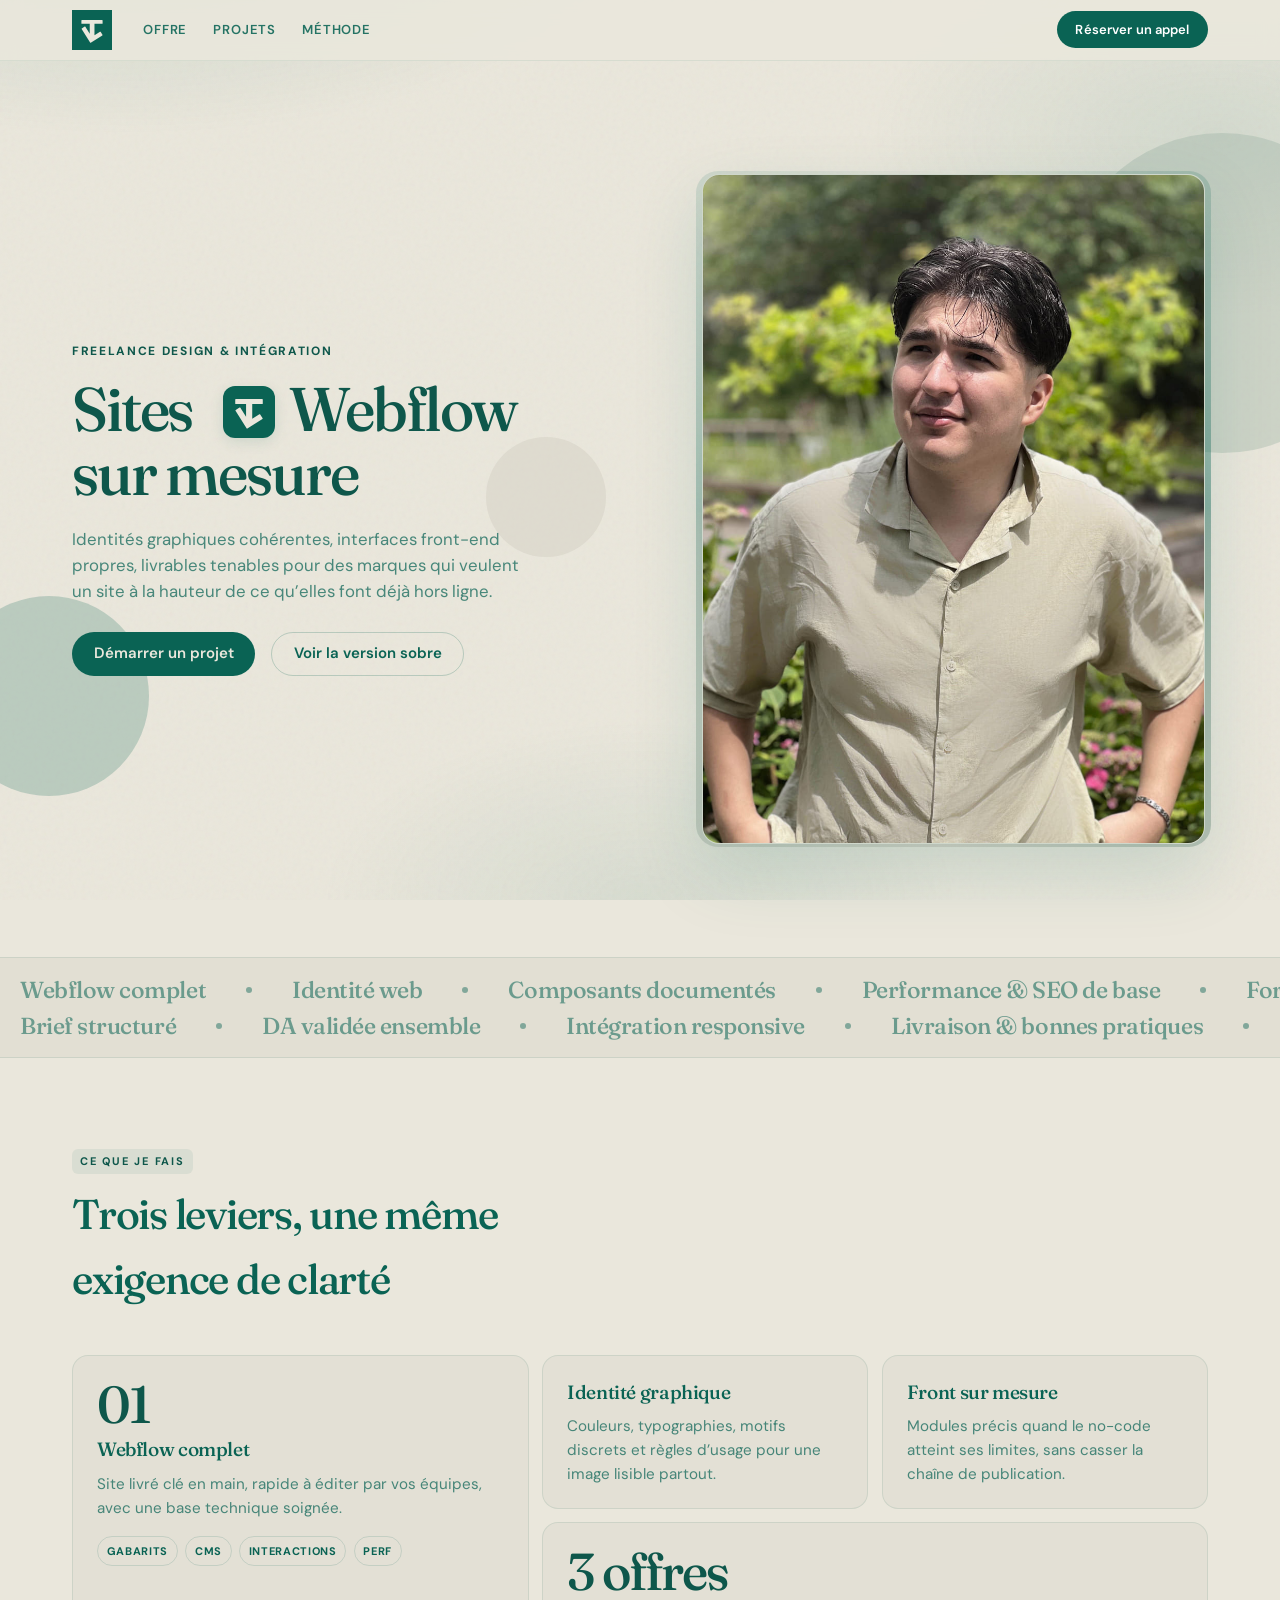
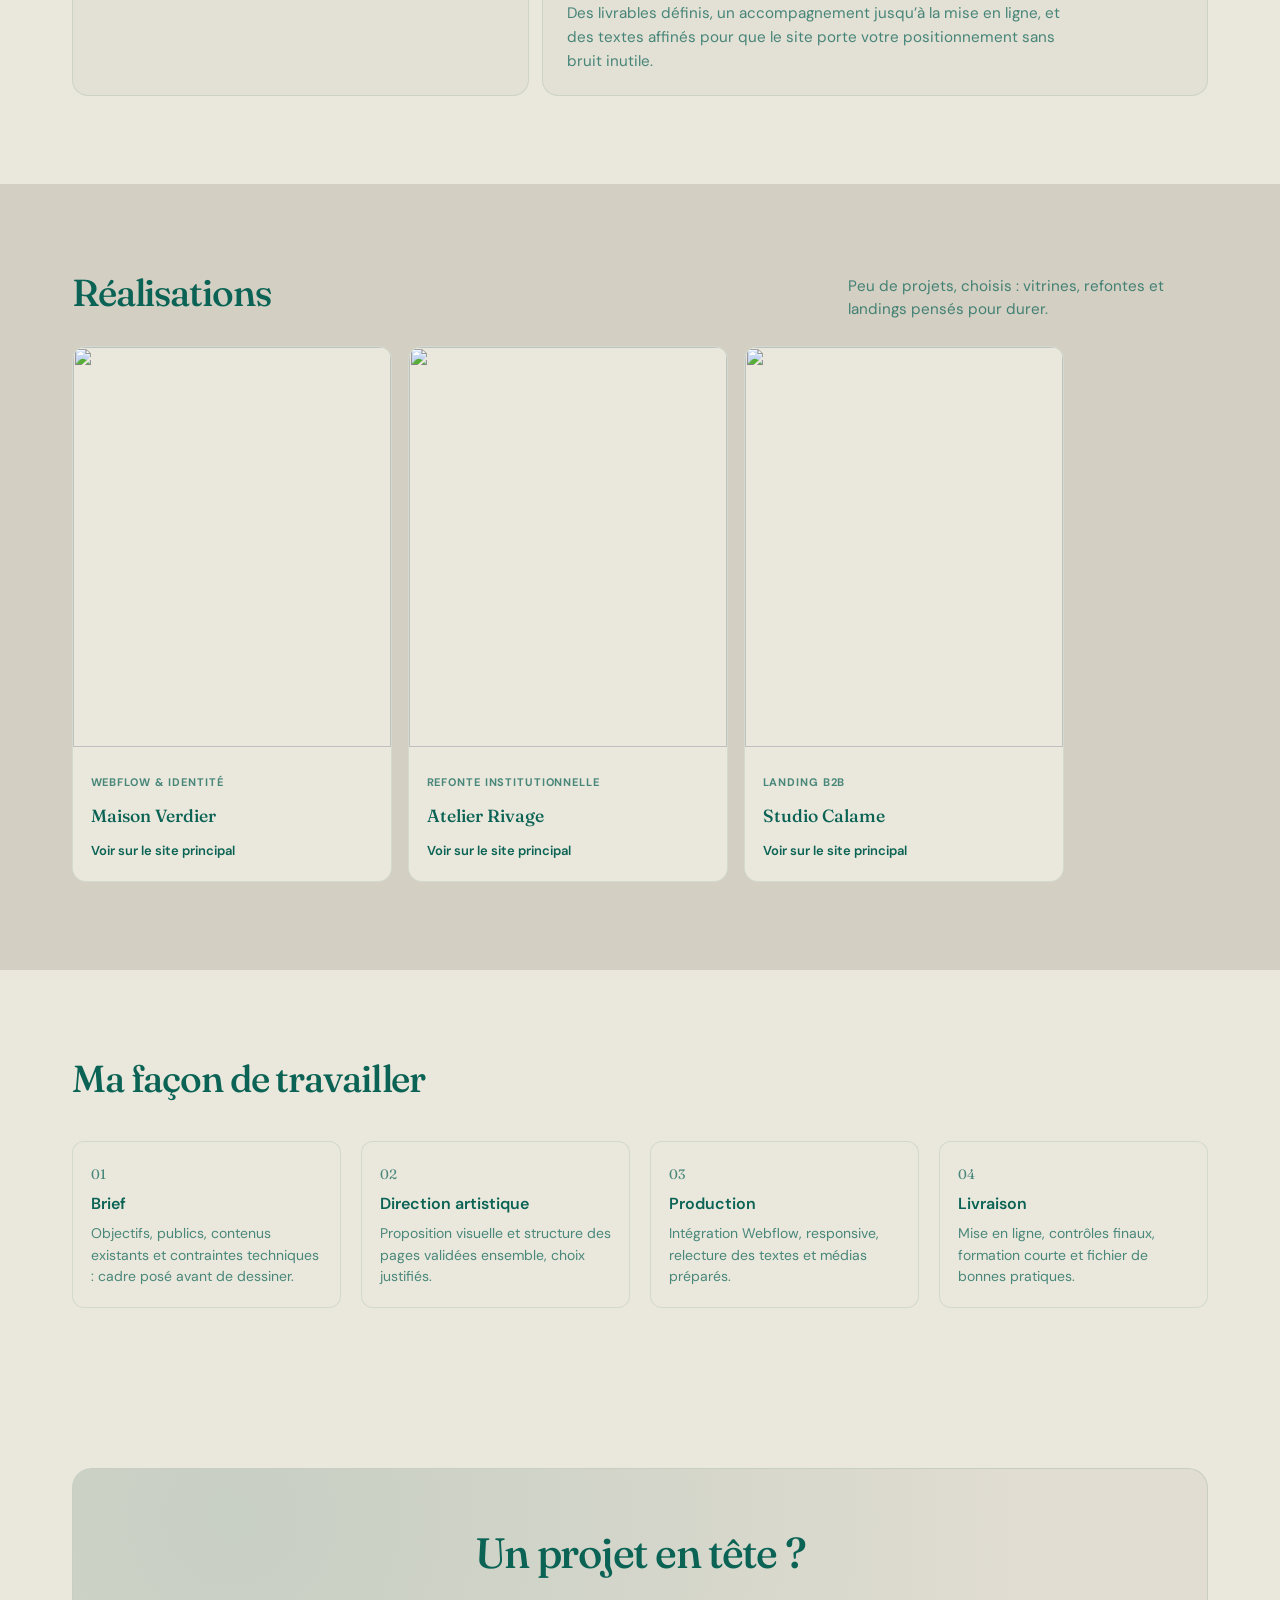
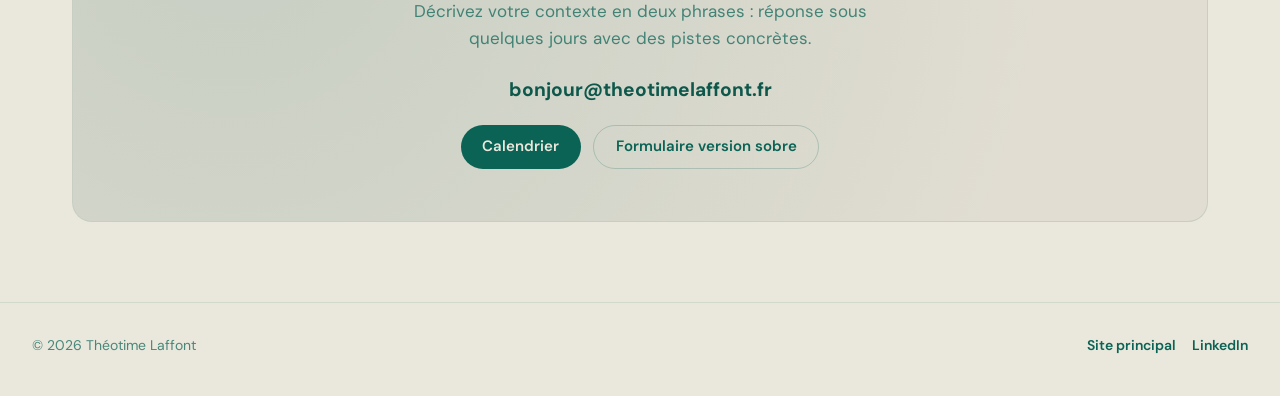
==== index2.html @ d103c746 "start site web" ====
<!DOCTYPE html>
<html lang="fr">
<head>
  <meta charset="UTF-8">
  <meta name="viewport" content="width=device-width, initial-scale=1.0">
  <meta name="theme-color" content="#EAE7DC">
  <meta name="description" content="Théotime Laffont — variante expérimentale : design Webflow, identité et front-end.">
  <title>Théotime Laffont — Version spectacle</title>
  <link rel="preconnect" href="https://fonts.googleapis.com">
  <link rel="preconnect" href="https://fonts.gstatic.com" crossorigin>
  <link href="https://fonts.googleapis.com/css2?family=DM+Sans:ital,opsz,wght@0,9..40,400;0,9..40,500;0,9..40,600;1,9..40,400&family=Fraunces:ital,opsz,wght@0,9..144,400;0,9..144,500;0,9..144,600;1,9..144,400&display=swap" rel="stylesheet">
  <link rel="stylesheet" href="css/index2.css">
</head>
<body class="ii2">
  <div class="ii2-noise" aria-hidden="true"></div>
  <div class="ii2-aurora" aria-hidden="true"></div>

  <a class="ii2-skip" href="#ii2-main">Aller au contenu</a>

  <header class="ii2-head">
    <div class="ii2-wrap ii2-head__inner">
      <a class="ii2-head__brand" href="index2.html#ii2-main" aria-label="Théotime Laffont, accueil version spectacle">
        <img src="img/Logo-carre-vert.svg" alt="" width="40" height="40" decoding="async">
      </a>
      <nav class="ii2-head__nav" aria-label="Navigation sur cette page">
        <a href="#ii2-bento">Offre</a>
        <a href="#ii2-strip">Projets</a>
        <a href="#ii2-flow">Méthode</a>
      </nav>
      <a class="ii2-head__cta" href="#ii2-cta">Réserver un appel</a>
    </div>
  </header>

  <main id="ii2-main" class="ii2-main">
    <section class="ii2-hero" aria-labelledby="ii2-hero-title">
      <div class="ii2-hero__orbs" aria-hidden="true">
        <span class="ii2-hero__orb ii2-hero__orb--a"></span>
        <span class="ii2-hero__orb ii2-hero__orb--b"></span>
        <span class="ii2-hero__orb ii2-hero__orb--c"></span>
      </div>
      <div class="ii2-wrap ii2-hero__grid">
        <div>
          <p class="ii2-kicker">Freelance design &amp; intégration</p>
          <h1 class="ii2-hero__title" id="ii2-hero-title">
            <span class="ii2-word">Sites</span>
            <img class="ii2-inline-visual" src="img/Logo-carre-vert.svg" alt="" width="48" height="48" decoding="async">
            <span class="ii2-word">Webflow</span>
            <span class="ii2-word">sur mesure</span>
          </h1>
          <p class="ii2-hero__lead">
            Identités graphiques cohérentes, interfaces front-end propres, livrables tenables pour des marques qui veulent un site à la hauteur de ce qu’elles font déjà hors ligne.
          </p>
          <div class="ii2-hero__actions">
            <a class="ii2-btn ii2-btn--solid" href="#ii2-cta">Démarrer un projet</a>
            <a class="ii2-btn ii2-btn--ghost" href="index.html#realisations">Voir la version sobre</a>
          </div>
        </div>
        <div class="ii2-hero__stage">
          <div class="ii2-hero__viz">
            <div class="ii2-hero__aurora" aria-hidden="true"></div>
            <div class="ii2-hero__echo ii2-hero__echo--a" aria-hidden="true"></div>
            <div class="ii2-hero__echo ii2-hero__echo--b" aria-hidden="true"></div>
            <div class="ii2-hero__frame">
              <span class="ii2-hero__shine" aria-hidden="true"></span>
              <img src="img/img-hero.png" alt="" width="960" height="1200" decoding="async" fetchpriority="high">
            </div>
          </div>
        </div>
      </div>
    </section>

    <div class="ii2-marquee" aria-hidden="true">
      <div class="ii2-marquee__track">
        <div class="ii2-marquee__group">
          <span class="ii2-marquee__item">Webflow complet</span><span class="ii2-marquee__dot" aria-hidden="true"></span>
          <span class="ii2-marquee__item">Identité web</span><span class="ii2-marquee__dot" aria-hidden="true"></span>
          <span class="ii2-marquee__item">Composants documentés</span><span class="ii2-marquee__dot" aria-hidden="true"></span>
          <span class="ii2-marquee__item">Performance &amp; SEO de base</span><span class="ii2-marquee__dot" aria-hidden="true"></span>
          <span class="ii2-marquee__item">Formation équipe</span><span class="ii2-marquee__dot" aria-hidden="true"></span>
        </div>
        <div class="ii2-marquee__group" aria-hidden="true">
          <span class="ii2-marquee__item">Webflow complet</span><span class="ii2-marquee__dot" aria-hidden="true"></span>
          <span class="ii2-marquee__item">Identité web</span><span class="ii2-marquee__dot" aria-hidden="true"></span>
          <span class="ii2-marquee__item">Composants documentés</span><span class="ii2-marquee__dot" aria-hidden="true"></span>
          <span class="ii2-marquee__item">Performance &amp; SEO de base</span><span class="ii2-marquee__dot" aria-hidden="true"></span>
          <span class="ii2-marquee__item">Formation équipe</span><span class="ii2-marquee__dot" aria-hidden="true"></span>
        </div>
      </div>
      <div class="ii2-marquee__track ii2-marquee__track--rev">
        <div class="ii2-marquee__group">
          <span class="ii2-marquee__item">Brief structuré</span><span class="ii2-marquee__dot" aria-hidden="true"></span>
          <span class="ii2-marquee__item">DA validée ensemble</span><span class="ii2-marquee__dot" aria-hidden="true"></span>
          <span class="ii2-marquee__item">Intégration responsive</span><span class="ii2-marquee__dot" aria-hidden="true"></span>
          <span class="ii2-marquee__item">Livraison &amp; bonnes pratiques</span><span class="ii2-marquee__dot" aria-hidden="true"></span>
        </div>
        <div class="ii2-marquee__group" aria-hidden="true">
          <span class="ii2-marquee__item">Brief structuré</span><span class="ii2-marquee__dot" aria-hidden="true"></span>
          <span class="ii2-marquee__item">DA validée ensemble</span><span class="ii2-marquee__dot" aria-hidden="true"></span>
          <span class="ii2-marquee__item">Intégration responsive</span><span class="ii2-marquee__dot" aria-hidden="true"></span>
          <span class="ii2-marquee__item">Livraison &amp; bonnes pratiques</span><span class="ii2-marquee__dot" aria-hidden="true"></span>
        </div>
      </div>
    </div>

    <section class="ii2-bento" id="ii2-bento" aria-labelledby="ii2-bento-title">
      <div class="ii2-wrap">
        <header class="ii2-bento__head">
          <span class="ii2-bento__label">Ce que je fais</span>
          <h2 class="ii2-bento__title" id="ii2-bento-title">Trois leviers, une même exigence de clarté</h2>
        </header>
        <div class="ii2-bento__grid">
          <article class="ii2-bento__cell ii2-bento__cell--hero" data-ii2-reveal data-ii2-delay="0">
            <div class="ii2-bento__stat"><span>01</span></div>
            <h3>Webflow complet</h3>
            <p>Site livré clé en main, rapide à éditer par vos équipes, avec une base technique soignée.</p>
            <div class="ii2-bento__tags">
              <span class="ii2-tag">Gabarits</span>
              <span class="ii2-tag">CMS</span>
              <span class="ii2-tag">Interactions</span>
              <span class="ii2-tag">Perf</span>
            </div>
          </article>
          <article class="ii2-bento__cell" data-ii2-reveal data-ii2-delay="80">
            <h3>Identité graphique</h3>
            <p>Couleurs, typographies, motifs discrets et règles d’usage pour une image lisible partout.</p>
          </article>
          <article class="ii2-bento__cell" data-ii2-reveal data-ii2-delay="140">
            <h3>Front sur mesure</h3>
            <p>Modules précis quand le no-code atteint ses limites, sans casser la chaîne de publication.</p>
          </article>
          <article class="ii2-bento__cell ii2-bento__cell--wide" data-ii2-reveal data-ii2-delay="200">
            <div class="ii2-bento__stat"><span>3</span> offres</div>
            <p>Des livrables définis, un accompagnement jusqu’à la mise en ligne, et des textes affinés pour que le site porte votre positionnement sans bruit inutile.</p>
          </article>
        </div>
      </div>
    </section>

    <section class="ii2-strip" id="ii2-strip" aria-labelledby="ii2-strip-title">
      <div class="ii2-wrap">
        <div class="ii2-strip__head">
          <h2 id="ii2-strip-title">Réalisations</h2>
          <p class="ii2-strip__intro">Peu de projets, choisis : vitrines, refontes et landings pensés pour durer.</p>
        </div>
        <div class="ii2-strip__rail" tabindex="0" role="region" aria-label="Aperçu des projets en défilement horizontal">
          <article class="ii2-card" data-ii2-reveal data-ii2-delay="0">
            <img src="https://picsum.photos/seed/verdier2/640/400" alt="" width="640" height="400" loading="lazy" decoding="async">
            <div class="ii2-card__body">
              <p class="ii2-card__meta">Webflow &amp; identité</p>
              <h3 class="ii2-card__name">Maison Verdier</h3>
              <a class="ii2-card__link" href="index.html#realisations">Voir sur le site principal</a>
            </div>
          </article>
          <article class="ii2-card" data-ii2-reveal data-ii2-delay="70">
            <img src="https://picsum.photos/seed/rivage2/640/400" alt="" width="640" height="400" loading="lazy" decoding="async">
            <div class="ii2-card__body">
              <p class="ii2-card__meta">Refonte institutionnelle</p>
              <h3 class="ii2-card__name">Atelier Rivage</h3>
              <a class="ii2-card__link" href="index.html#realisations">Voir sur le site principal</a>
            </div>
          </article>
          <article class="ii2-card" data-ii2-reveal data-ii2-delay="140">
            <img src="https://picsum.photos/seed/calame2/640/400" alt="" width="640" height="400" loading="lazy" decoding="async">
            <div class="ii2-card__body">
              <p class="ii2-card__meta">Landing B2B</p>
              <h3 class="ii2-card__name">Studio Calame</h3>
              <a class="ii2-card__link" href="index.html#realisations">Voir sur le site principal</a>
            </div>
          </article>
        </div>
      </div>
    </section>

    <section class="ii2-flow" id="ii2-flow" aria-labelledby="ii2-flow-title">
      <div class="ii2-wrap">
        <h2 class="ii2-flow__title" id="ii2-flow-title">Ma façon de travailler</h2>
        <ol class="ii2-flow__list">
          <li class="ii2-step" data-ii2-reveal data-ii2-delay="0">
            <span class="ii2-step__pulse" aria-hidden="true"></span>
            <span class="ii2-step__n">01</span>
            <h3>Brief</h3>
            <p>Objectifs, publics, contenus existants et contraintes techniques : cadre posé avant de dessiner.</p>
          </li>
          <li class="ii2-step" data-ii2-reveal data-ii2-delay="90">
            <span class="ii2-step__pulse" aria-hidden="true"></span>
            <span class="ii2-step__n">02</span>
            <h3>Direction artistique</h3>
            <p>Proposition visuelle et structure des pages validées ensemble, choix justifiés.</p>
          </li>
          <li class="ii2-step" data-ii2-reveal data-ii2-delay="180">
            <span class="ii2-step__pulse" aria-hidden="true"></span>
            <span class="ii2-step__n">03</span>
            <h3>Production</h3>
            <p>Intégration Webflow, responsive, relecture des textes et médias préparés.</p>
          </li>
          <li class="ii2-step" data-ii2-reveal data-ii2-delay="260">
            <span class="ii2-step__pulse" aria-hidden="true"></span>
            <span class="ii2-step__n">04</span>
            <h3>Livraison</h3>
            <p>Mise en ligne, contrôles finaux, formation courte et fichier de bonnes pratiques.</p>
          </li>
        </ol>
      </div>
    </section>

    <section class="ii2-cta" id="ii2-cta" aria-labelledby="ii2-cta-title">
      <div class="ii2-wrap">
        <div class="ii2-cta__panel">
          <h2 id="ii2-cta-title">Un projet en tête&nbsp;?</h2>
          <p>Décrivez votre contexte en deux phrases : réponse sous quelques jours avec des pistes concrètes.</p>
          <a class="ii2-cta__mail" href="mailto:bonjour@theotimelaffont.fr">bonjour@theotimelaffont.fr</a>
          <div class="ii2-cta__actions">
            <a class="ii2-btn ii2-btn--solid" href="https://cal.com" target="_blank" rel="noopener noreferrer" aria-label="Ouvrir le calendrier dans un nouvel onglet">Calendrier</a>
            <a class="ii2-btn ii2-btn--ghost" href="index.html#contact">Formulaire version sobre</a>
          </div>
        </div>
      </div>
    </section>
  </main>

  <footer class="ii2-foot">
    <span>&copy; <span id="ii2-year"></span> Théotime Laffont</span>
    <span class="ii2-foot__links">
      <a href="index.html">Site principal</a>
      <a href="https://www.linkedin.com" target="_blank" rel="noopener noreferrer" aria-label="LinkedIn (nouvel onglet)">LinkedIn</a>
    </span>
  </footer>

  <script src="js/index2.js"></script>
</body>
</html>
---- css/index2.css ----
/* index2 — variante « spectacle » (Théotime Laffont) */
/* Animations : transform + opacity uniquement. Grain fixe, pas de néon. */

.ii2 {
  --ii2-bg: #EAE7DC;
  --ii2-surface: #D3CFC3;
  --ii2-ink: #0A6354;
  --ii2-ink-strong: #0E574B;
  --ii2-muted: rgba(10, 99, 84, 0.72);
  --ii2-ease: cubic-bezier(0.23, 1, 0.32, 1);
  --ii2-ease-out: cubic-bezier(0.16, 1, 0.3, 1);
  --ii2-font-sans: "DM Sans", system-ui, sans-serif;
  --ii2-font-display: "Fraunces", Georgia, serif;
  --ii2-max: 1200px;
  --ii2-head-h: calc(3.75rem + env(safe-area-inset-top, 0px));

  margin: 0;
  font-family: var(--ii2-font-sans);
  font-size: 1.0625rem;
  line-height: 1.55;
  color: var(--ii2-ink);
  background: var(--ii2-bg);
  overflow-x: hidden;
  -webkit-font-smoothing: antialiased;
}

.ii2 *,
.ii2 *::before,
.ii2 *::after {
  box-sizing: border-box;
}

.ii2-skip {
  position: absolute;
  left: -9999px;
  top: 0.5rem;
  padding: 0.5rem 1rem;
  background: var(--ii2-ink);
  color: var(--ii2-bg);
  z-index: 9999;
  text-decoration: none;
  font-weight: 600;
}

.ii2-skip:focus-visible {
  left: 0.5rem;
  outline: 2px solid var(--ii2-bg);
  outline-offset: 2px;
}

.ii2-noise {
  position: fixed;
  inset: 0;
  z-index: 0;
  pointer-events: none;
  opacity: 0.045;
  background-image: url("data:image/svg+xml,%3Csvg viewBox='0 0 256 256' xmlns='http://www.w3.org/2000/svg'%3E%3Cfilter id='n'%3E%3CfeTurbulence type='fractalNoise' baseFrequency='0.8' numOctaves='4' stitchTiles='stitch'/%3E%3C/filter%3E%3Crect width='100%25' height='100%25' filter='url(%23n)'/%3E%3C/svg%3E");
  mix-blend-mode: multiply;
}

.ii2-aurora {
  position: fixed;
  inset: 0;
  z-index: 0;
  pointer-events: none;
  background:
    radial-gradient(ellipse 80% 50% at 10% -10%, color-mix(in srgb, var(--ii2-ink) 14%, transparent), transparent 50%),
    radial-gradient(ellipse 60% 45% at 95% 15%, color-mix(in srgb, var(--ii2-ink) 10%, transparent), transparent 45%),
    radial-gradient(ellipse 50% 40% at 50% 100%, color-mix(in srgb, var(--ii2-ink) 8%, transparent), transparent 50%);
  animation: ii2-aurora-drift 28s var(--ii2-ease-out) infinite alternate;
}

@keyframes ii2-aurora-drift {
  0% {
    transform: translate3d(0, 0, 0) scale(1);
    opacity: 1;
  }
  100% {
    transform: translate3d(-2%, 1.5%, 0) scale(1.04);
    opacity: 0.92;
  }
}

.ii2-head {
  position: sticky;
  top: 0;
  z-index: 50;
  background: color-mix(in srgb, var(--ii2-bg) 88%, transparent);
  backdrop-filter: blur(10px);
  -webkit-backdrop-filter: blur(10px);
  border-bottom: 1px solid color-mix(in srgb, var(--ii2-ink) 8%, transparent);
}

.ii2-head__inner {
  display: flex;
  flex-wrap: wrap;
  align-items: center;
  justify-content: flex-start;
  gap: clamp(0.75rem, 2.5vw, 1.75rem);
  min-height: var(--ii2-head-h);
  padding-block: calc(0.45rem + env(safe-area-inset-top, 0px)) 0.5rem;
}

.ii2-head__brand {
  display: flex;
  align-items: center;
  flex-shrink: 0;
  text-decoration: none;
  color: inherit;
  line-height: 0;
}

.ii2-head__brand img {
  width: 2.5rem;
  height: 2.5rem;
  display: block;
  animation: ii2-logo-breathe 4.5s var(--ii2-ease) infinite;
}

@keyframes ii2-logo-breathe {
  0%,
  100% {
    transform: scale(1);
    opacity: 1;
  }
  50% {
    transform: scale(1.04);
    opacity: 0.92;
  }
}

.ii2-head__nav {
  flex: 1 1 auto;
  display: flex;
  flex-wrap: wrap;
  align-items: center;
  justify-content: flex-start;
  gap: 0.35rem clamp(0.75rem, 2vw, 1.25rem);
  min-width: 0;
}

.ii2-head__nav a {
  font-size: 0.8125rem;
  font-weight: 600;
  text-transform: uppercase;
  letter-spacing: 0.06em;
  text-decoration: none;
  color: var(--ii2-ink);
  padding: 0.35rem 0.2rem;
  position: relative;
  opacity: 0.88;
  transition: opacity 200ms var(--ii2-ease), transform 200ms var(--ii2-ease);
}

.ii2-head__nav a:hover {
  opacity: 1;
  transform: translateY(-1px);
}

.ii2-head__nav a::after {
  content: "";
  position: absolute;
  left: 0;
  bottom: 0;
  width: 100%;
  height: 2px;
  background: var(--ii2-ink-strong);
  transform: scaleX(0);
  transform-origin: right center;
  transition: transform 320ms var(--ii2-ease);
}

.ii2-head__nav a:hover::after {
  transform: scaleX(1);
  transform-origin: left center;
}

.ii2-head__cta {
  flex-shrink: 0;
  margin-left: auto;
  display: inline-flex;
  align-items: center;
  justify-content: center;
  text-transform: none;
  letter-spacing: 0.01em;
  font-size: 0.8125rem;
  font-weight: 600;
  padding: 0.55rem 1.15rem;
  border-radius: 999px;
  text-decoration: none;
  color: #fff;
  background: var(--ii2-ink);
  transition: transform 200ms var(--ii2-ease), opacity 200ms var(--ii2-ease), background-color 200ms var(--ii2-ease);
}

.ii2-head__cta:hover {
  transform: scale(1.03);
  opacity: 0.96;
  background: var(--ii2-ink-strong);
}

.ii2-head__cta:active {
  transform: scale(0.98);
}

.ii2-head__cta:focus-visible,
.ii2-head__nav a:focus-visible,
.ii2-skip:focus-visible {
  outline: 2px solid var(--ii2-ink-strong);
  outline-offset: 3px;
}

.ii2-main {
  position: relative;
  z-index: 1;
}

.ii2-wrap {
  width: min(var(--ii2-max), 100%);
  margin-inline: auto;
  padding-inline: clamp(1rem, 4vw, 2rem);
}

/* Hero */
.ii2-hero {
  position: relative;
  min-height: min(100dvh, 56rem);
  padding-block: clamp(2rem, 6vw, 4rem);
  display: grid;
  align-items: center;
}

.ii2-hero__orbs {
  position: absolute;
  inset: 0;
  overflow: hidden;
  pointer-events: none;
}

.ii2-hero__orb {
  position: absolute;
  border-radius: 50%;
  filter: blur(0);
  opacity: 0.35;
  animation: ii2-orb-float 14s var(--ii2-ease) infinite;
}

.ii2-hero__orb--a {
  width: min(42vw, 320px);
  height: min(42vw, 320px);
  background: color-mix(in srgb, var(--ii2-surface) 70%, var(--ii2-ink));
  top: 8%;
  right: -8%;
  animation-delay: 0s;
}

.ii2-hero__orb--b {
  width: min(28vw, 200px);
  height: min(28vw, 200px);
  background: color-mix(in srgb, var(--ii2-bg) 40%, var(--ii2-ink));
  bottom: 18%;
  left: -4%;
  animation-delay: -4s;
  animation-duration: 18s;
}

.ii2-hero__orb--c {
  width: 120px;
  height: 120px;
  background: var(--ii2-surface);
  top: 42%;
  left: 38%;
  opacity: 0.5;
  animation-delay: -2s;
  animation-duration: 11s;
}

@keyframes ii2-orb-float {
  0%,
  100% {
    transform: translate3d(0, 0, 0) scale(1);
  }
  33% {
    transform: translate3d(2%, -3%, 0) scale(1.06);
  }
  66% {
    transform: translate3d(-2%, 2%, 0) scale(0.96);
  }
}

.ii2-hero__grid {
  position: relative;
  display: grid;
  gap: clamp(2rem, 5vw, 4rem);
  align-items: center;
}

@media (min-width: 900px) {
  .ii2-hero__grid {
    grid-template-columns: 1.05fr 0.95fr;
  }
}

.ii2-kicker {
  font-size: 0.75rem;
  font-weight: 700;
  letter-spacing: 0.14em;
  text-transform: uppercase;
  color: var(--ii2-ink-strong);
  margin: 0 0 1rem;
  opacity: 0;
  transform: translateY(12px);
  animation: ii2-rise 0.9s var(--ii2-ease-out) 0.05s forwards;
}

.ii2-hero__title {
  font-family: var(--ii2-font-display);
  font-size: clamp(2.35rem, 6.5vw, 3.85rem);
  font-weight: 500;
  line-height: 1.05;
  letter-spacing: -0.035em;
  margin: 0 0 1.25rem;
  color: var(--ii2-ink-strong);
}

.ii2-hero__title .ii2-word {
  display: inline-block;
  margin-right: 0.28em;
  opacity: 0;
  transform: translateY(110%) rotate(-2deg);
  animation: ii2-word-in 0.85s var(--ii2-ease-out) forwards;
}

.ii2-hero__title .ii2-word:nth-child(1) {
  animation-delay: 0.12s;
}
.ii2-hero__title .ii2-word:nth-child(2) {
  animation-delay: 0.22s;
}
.ii2-hero__title .ii2-word:nth-child(3) {
  animation-delay: 0.32s;
}

.ii2-hero__title .ii2-inline-visual {
  display: inline-block;
  width: 0.85em;
  height: 0.85em;
  vertical-align: -0.12em;
  margin-inline: 0.06em;
  border-radius: 12px;
  object-fit: cover;
  box-shadow: 0 4px 14px color-mix(in srgb, var(--ii2-ink) 12%, transparent);
  opacity: 0;
  transform: scale(0.6) rotate(-8deg);
  animation: ii2-pop 0.7s var(--ii2-ease-out) 0.45s forwards;
}

@media (max-width: 520px) {
  .ii2-hero__title .ii2-inline-visual {
    width: 0.7em;
    height: 0.7em;
    vertical-align: -0.08em;
  }
}

@keyframes ii2-word-in {
  to {
    opacity: 1;
    transform: translateY(0) rotate(0deg);
  }
}

@keyframes ii2-rise {
  to {
    opacity: 1;
    transform: translateY(0);
  }
}

@keyframes ii2-pop {
  to {
    opacity: 1;
    transform: scale(1) rotate(0deg);
  }
}

.ii2-hero__lead {
  max-width: 38ch;
  margin: 0 0 1.75rem;
  color: var(--ii2-muted);
  font-size: 1.05rem;
  opacity: 0;
  transform: translateY(16px);
  animation: ii2-rise 0.95s var(--ii2-ease-out) 0.35s forwards;
}

.ii2-hero__actions {
  display: flex;
  flex-wrap: wrap;
  gap: 0.75rem 1rem;
  align-items: center;
  opacity: 0;
  transform: translateY(14px);
  animation: ii2-rise 0.95s var(--ii2-ease-out) 0.5s forwards;
}

.ii2-btn {
  display: inline-flex;
  align-items: center;
  justify-content: center;
  min-height: 2.75rem;
  padding: 0.55rem 1.35rem;
  font-family: inherit;
  font-size: 0.9375rem;
  font-weight: 600;
  text-decoration: none;
  border-radius: 999px;
  border: none;
  cursor: pointer;
  transition: transform 200ms var(--ii2-ease), opacity 200ms var(--ii2-ease);
}

.ii2-btn:focus-visible {
  outline: 2px solid var(--ii2-ink-strong);
  outline-offset: 3px;
}

.ii2-btn--solid {
  background: var(--ii2-ink);
  color: var(--ii2-bg);
}

.ii2-btn--ghost {
  background: transparent;
  color: var(--ii2-ink);
  border: 1px solid color-mix(in srgb, var(--ii2-ink) 22%, transparent);
}

.ii2-btn:hover {
  transform: translateY(-2px);
}

.ii2-btn:active {
  transform: translateY(0) scale(0.98);
}

.ii2-hero__stage {
  position: relative;
  perspective: 960px;
  isolation: isolate;
}

/* Bloc visuel : tout reste dans la colonne, rien ne chevauche le texte */
.ii2-hero__viz {
  position: relative;
  width: fit-content;
  max-width: 100%;
  margin-inline: auto;
  transform-style: preserve-3d;
}

@media (min-width: 900px) {
  .ii2-hero__viz {
    margin-inline: 0;
    margin-left: auto;
  }
}

/* Bordure vivante (conic) derrière le cadre */
.ii2-hero__aurora {
  position: absolute;
  inset: -3px;
  z-index: 0;
  border-radius: 22px;
  overflow: hidden;
  pointer-events: none;
}

.ii2-hero__aurora::before {
  content: "";
  position: absolute;
  left: 50%;
  top: 50%;
  width: 220%;
  height: 220%;
  transform: translate(-50%, -50%);
  background: conic-gradient(
    from 0deg,
    color-mix(in srgb, var(--ii2-ink) 0%, transparent),
    color-mix(in srgb, var(--ii2-ink) 42%, transparent),
    color-mix(in srgb, var(--ii2-surface) 95%, transparent),
    color-mix(in srgb, var(--ii2-ink) 28%, transparent),
    color-mix(in srgb, var(--ii2-ink) 0%, transparent)
  );
  animation: ii2-aurora-spin 6s linear infinite;
}

@keyframes ii2-aurora-spin {
  to {
    transform: translate(-50%, -50%) rotate(360deg);
  }
}

/* Ondes discrètes derrière le mockup */
.ii2-hero__echo {
  position: absolute;
  z-index: 0;
  inset: -6%;
  border-radius: 24px;
  border: 1px solid color-mix(in srgb, var(--ii2-ink) 18%, transparent);
  pointer-events: none;
  animation: ii2-echo-out 4.2s var(--ii2-ease-out) infinite;
  opacity: 0;
}

.ii2-hero__echo--b {
  animation-delay: -2.1s;
}

@keyframes ii2-echo-out {
  0% {
    transform: scale(0.94);
    opacity: 0.45;
  }
  70%,
  100% {
    transform: scale(1.12);
    opacity: 0;
  }
}

.ii2-hero__frame {
  position: relative;
  z-index: 1;
  margin: 3px;
  border-radius: 17px;
  overflow: hidden;
  background: var(--ii2-bg);
  border: 1px solid color-mix(in srgb, var(--ii2-ink) 12%, transparent);
  box-shadow:
    0 28px 70px color-mix(in srgb, var(--ii2-ink) 16%, transparent),
    inset 0 1px 0 color-mix(in srgb, #fff 38%, transparent);
  transform-style: preserve-3d;
}

.ii2-hero__shine {
  position: absolute;
  inset: -20% -40%;
  z-index: 2;
  pointer-events: none;
  background: linear-gradient(
    118deg,
    transparent 38%,
    color-mix(in srgb, #fff 70%, transparent) 49.5%,
    color-mix(in srgb, #fff 22%, transparent) 50.5%,
    transparent 62%
  );
  mix-blend-mode: soft-light;
  opacity: 0.65;
  transform: translate3d(-35%, 0, 0) rotate(-12deg);
  animation: ii2-shine-sweep 5.5s var(--ii2-ease-out) infinite;
}

@keyframes ii2-shine-sweep {
  0% {
    transform: translate3d(-45%, -8%, 0) rotate(-12deg);
  }
  100% {
    transform: translate3d(55%, 8%, 0) rotate(-12deg);
  }
}

.ii2-hero__frame img {
  position: relative;
  z-index: 1;
  width: 100%;
  height: auto;
  display: block;
  transform: scale(1.03);
  animation: ii2-img-drift 14s var(--ii2-ease) infinite alternate;
}

@keyframes ii2-img-drift {
  to {
    transform: scale(1.07) translateY(-1.25%);
  }
}

/* Marquee */
.ii2-marquee {
  padding-block: 0.85rem;
  border-block: 1px solid color-mix(in srgb, var(--ii2-ink) 10%, transparent);
  background: color-mix(in srgb, var(--ii2-surface) 35%, var(--ii2-bg));
  overflow: hidden;
}

.ii2-marquee__track {
  display: flex;
  width: max-content;
  animation: ii2-marquee 32s linear infinite;
}

.ii2-marquee__track--rev {
  animation-direction: reverse;
  animation-duration: 38s;
}

@keyframes ii2-marquee {
  to {
    transform: translate3d(-50%, 0, 0);
  }
}

.ii2-marquee__group {
  display: flex;
  align-items: center;
  gap: 2.5rem;
  padding-inline: 1.25rem;
}

.ii2-marquee__item {
  font-family: var(--ii2-font-display);
  font-size: clamp(1.1rem, 2.5vw, 1.45rem);
  font-weight: 500;
  letter-spacing: -0.02em;
  color: color-mix(in srgb, var(--ii2-ink) 55%, transparent);
  white-space: nowrap;
}

.ii2-marquee__dot {
  width: 6px;
  height: 6px;
  border-radius: 50%;
  background: var(--ii2-ink);
  opacity: 0.45;
  animation: ii2-dot 2.4s var(--ii2-ease) infinite;
}

@keyframes ii2-dot {
  0%,
  100% {
    transform: scale(1);
    opacity: 0.45;
  }
  50% {
    transform: scale(1.35);
    opacity: 0.9;
  }
}

/* Bento */
.ii2-bento {
  padding-block: clamp(3rem, 8vw, 5.5rem);
}

.ii2-bento__head {
  margin-bottom: clamp(1.75rem, 4vw, 2.75rem);
}

.ii2-bento__label {
  display: inline-block;
  font-size: 0.6875rem;
  font-weight: 700;
  letter-spacing: 0.16em;
  text-transform: uppercase;
  color: var(--ii2-ink-strong);
  margin-bottom: 0.5rem;
  padding: 0.25rem 0.5rem;
  border-radius: 6px;
  background: color-mix(in srgb, var(--ii2-ink) 7%, transparent);
  animation: ii2-shimmer-bg 5s var(--ii2-ease) infinite;
}

@keyframes ii2-shimmer-bg {
  0%,
  100% {
    opacity: 1;
  }
  50% {
    opacity: 0.72;
  }
}

.ii2-bento__title {
  font-family: var(--ii2-font-display);
  font-size: clamp(1.85rem, 4vw, 2.6rem);
  font-weight: 500;
  letter-spacing: -0.03em;
  margin: 0;
  max-width: 20ch;
}

.ii2-bento__grid {
  display: grid;
  gap: 0.85rem;
  grid-template-columns: 1fr;
}

@media (min-width: 720px) {
  .ii2-bento__grid {
    grid-template-columns: 1.4fr 1fr 1fr;
    grid-template-rows: auto auto;
  }

  .ii2-bento__cell--hero {
    grid-row: span 2;
  }

  .ii2-bento__cell--wide {
    grid-column: span 2;
  }

  .ii2-bento__cell:nth-child(2)::after {
    animation-delay: -1.4s;
  }

  .ii2-bento__cell:nth-child(3)::after {
    animation-delay: -2.8s;
  }

  .ii2-bento__cell:nth-child(4)::after {
    animation-delay: -0.9s;
  }
}

.ii2-bento__cell {
  position: relative;
  padding: 1.35rem 1.5rem;
  border-radius: 16px;
  background: color-mix(in srgb, var(--ii2-bg) 70%, var(--ii2-surface));
  border: 1px solid color-mix(in srgb, var(--ii2-ink) 10%, transparent);
  overflow: hidden;
  opacity: 0;
  transform: translateY(22px) scale(0.98);
  transition:
    border-color 260ms var(--ii2-ease),
    transform 260ms var(--ii2-ease);
}

.ii2-bento__cell.is-in {
  opacity: 1;
  transform: translateY(0) scale(1);
  transition:
    opacity 0.65s var(--ii2-ease-out),
    transform 0.65s var(--ii2-ease-out);
}

.ii2-bento__cell::after {
  content: "";
  position: absolute;
  inset: 0;
  background: linear-gradient(
    105deg,
    transparent 40%,
    color-mix(in srgb, #fff 22%, transparent) 50%,
    transparent 60%
  );
  transform: translateX(-120%);
  animation: ii2-shimmer-sweep 4.5s var(--ii2-ease) infinite;
  pointer-events: none;
  opacity: 0.35;
}

@keyframes ii2-shimmer-sweep {
  0% {
    transform: translateX(-120%);
  }
  45%,
  100% {
    transform: translateX(120%);
  }
}

.ii2-bento__cell:hover {
  border-color: color-mix(in srgb, var(--ii2-ink) 22%, transparent);
  transform: translateY(-3px);
}

.ii2-bento__cell h3 {
  font-family: var(--ii2-font-display);
  font-size: 1.2rem;
  font-weight: 500;
  margin: 0 0 0.5rem;
  letter-spacing: -0.02em;
}

.ii2-bento__cell p {
  margin: 0;
  font-size: 0.95rem;
  color: var(--ii2-muted);
}

.ii2-bento__cell--wide p {
  max-width: 52ch;
}

.ii2-bento__stat {
  font-family: var(--ii2-font-display);
  font-size: clamp(2.5rem, 5vw, 3.25rem);
  font-weight: 500;
  letter-spacing: -0.04em;
  line-height: 1;
  margin-bottom: 0.35rem;
  color: var(--ii2-ink-strong);
}

.ii2-bento__stat span {
  display: inline-block;
  animation: ii2-stat-pulse 3.2s var(--ii2-ease) infinite;
}

@keyframes ii2-stat-pulse {
  0%,
  100% {
    transform: scale(1);
  }
  50% {
    transform: scale(1.03);
  }
}

.ii2-bento__tags {
  display: flex;
  flex-wrap: wrap;
  gap: 0.45rem;
  margin-top: 1rem;
}

.ii2-tag {
  font-size: 0.6875rem;
  font-weight: 700;
  text-transform: uppercase;
  letter-spacing: 0.06em;
  padding: 0.35rem 0.55rem;
  border-radius: 999px;
  border: 1px solid color-mix(in srgb, var(--ii2-ink) 14%, transparent);
  animation: ii2-tag-float 5s var(--ii2-ease) infinite;
}

.ii2-tag:nth-child(2) {
  animation-delay: -1.2s;
}
.ii2-tag:nth-child(3) {
  animation-delay: -2.4s;
}
.ii2-tag:nth-child(4) {
  animation-delay: -3.1s;
}

@keyframes ii2-tag-float {
  0%,
  100% {
    transform: translateY(0);
  }
  50% {
    transform: translateY(-3px);
  }
}

/* Projects strip */
.ii2-strip {
  padding-block: clamp(3rem, 7vw, 5rem);
  background: var(--ii2-surface);
}

.ii2-strip__head {
  display: flex;
  flex-wrap: wrap;
  align-items: flex-end;
  justify-content: space-between;
  gap: 1rem;
  margin-bottom: 1.5rem;
}

.ii2-strip__head h2 {
  font-family: var(--ii2-font-display);
  font-size: clamp(1.75rem, 3.5vw, 2.35rem);
  font-weight: 500;
  margin: 0;
  letter-spacing: -0.03em;
}

.ii2-strip__intro {
  margin: 0;
  max-width: 36ch;
  color: var(--ii2-muted);
  font-size: 0.95rem;
}

.ii2-strip__rail {
  display: flex;
  gap: 1rem;
  overflow-x: auto;
  padding-bottom: 0.5rem;
  scroll-snap-type: x mandatory;
  -webkit-overflow-scrolling: touch;
}

.ii2-strip__rail::-webkit-scrollbar {
  height: 6px;
}
.ii2-strip__rail::-webkit-scrollbar-thumb {
  background: color-mix(in srgb, var(--ii2-ink) 18%, transparent);
  border-radius: 99px;
}

.ii2-card {
  flex: 0 0 min(78vw, 320px);
  scroll-snap-align: start;
  border-radius: 14px;
  overflow: hidden;
  background: var(--ii2-bg);
  border: 1px solid color-mix(in srgb, var(--ii2-ink) 10%, transparent);
  transition: transform 280ms var(--ii2-ease), opacity 280ms var(--ii2-ease);
  opacity: 0;
  transform: translateX(28px);
}

.ii2-card.is-in {
  opacity: 1;
  transform: translateX(0);
  transition:
    opacity 0.55s var(--ii2-ease-out),
    transform 0.55s var(--ii2-ease-out);
}

.ii2-card:hover {
  transform: translateY(-6px);
}

.ii2-card img {
  width: 100%;
  aspect-ratio: 16 / 10;
  object-fit: cover;
  display: block;
  transition: transform 600ms var(--ii2-ease);
}

.ii2-card:hover img {
  transform: scale(1.06);
}

.ii2-card__body {
  padding: 1rem 1.1rem 1.2rem;
}

.ii2-card__meta {
  font-size: 0.6875rem;
  font-weight: 700;
  text-transform: uppercase;
  letter-spacing: 0.08em;
  color: var(--ii2-muted);
}

.ii2-card__name {
  font-family: var(--ii2-font-display);
  font-size: 1.1rem;
  margin: 0.35rem 0 0.4rem;
  font-weight: 500;
}

.ii2-card__link {
  font-size: 0.8125rem;
  font-weight: 600;
  color: var(--ii2-ink);
  text-decoration: none;
  display: inline-flex;
  align-items: center;
  gap: 0.35rem;
  transition: transform 280ms var(--ii2-ease), opacity 200ms var(--ii2-ease);
}

.ii2-card:hover .ii2-card__link {
  transform: translateX(4px);
}

/* Timeline pulse */
.ii2-flow {
  padding-block: clamp(3rem, 8vw, 5rem);
}

.ii2-flow__title {
  font-family: var(--ii2-font-display);
  font-size: clamp(1.75rem, 3.5vw, 2.35rem);
  font-weight: 500;
  margin: 0 0 2rem;
  letter-spacing: -0.03em;
}

.ii2-flow__list {
  list-style: none;
  margin: 0;
  padding: 0;
  display: grid;
  gap: 1.25rem;
}

@media (min-width: 800px) {
  .ii2-flow__list {
    grid-template-columns: repeat(4, 1fr);
  }
}

.ii2-step {
  position: relative;
  padding: 1.15rem 1.1rem;
  border-radius: 12px;
  border: 1px solid color-mix(in srgb, var(--ii2-ink) 10%, transparent);
  background: color-mix(in srgb, var(--ii2-bg) 55%, transparent);
  opacity: 0;
  transform: translateY(18px);
}

.ii2-step.is-in {
  opacity: 1;
  transform: translateY(0);
  transition:
    opacity 0.55s var(--ii2-ease-out),
    transform 0.55s var(--ii2-ease-out);
}

.ii2-step__pulse {
  width: 8px;
  height: 8px;
  border-radius: 50%;
  background: var(--ii2-ink);
  margin-bottom: 0.65rem;
  animation: ii2-pulse 2s var(--ii2-ease) infinite;
}

@keyframes ii2-pulse {
  0%,
  100% {
    transform: scale(1);
    opacity: 0.85;
  }
  50% {
    transform: scale(1.5);
    opacity: 0.35;
  }
}

.ii2-step__n {
  font-family: var(--ii2-font-display);
  font-size: 0.85rem;
  color: var(--ii2-muted);
  letter-spacing: 0.06em;
}

.ii2-step h3 {
  font-size: 1rem;
  font-weight: 600;
  margin: 0.35rem 0 0.4rem;
}

.ii2-step p {
  margin: 0;
  font-size: 0.875rem;
  color: var(--ii2-muted);
}

/* CTA */
.ii2-cta {
  padding-block: clamp(3rem, 8vw, 5rem);
  text-align: center;
}

.ii2-cta__panel {
  position: relative;
  padding: clamp(2rem, 5vw, 3.25rem);
  border-radius: 20px;
  border: 1px solid color-mix(in srgb, var(--ii2-ink) 12%, transparent);
  background: color-mix(in srgb, var(--ii2-surface) 40%, var(--ii2-bg));
  overflow: hidden;
}

.ii2-cta__panel::before {
  content: "";
  position: absolute;
  inset: -40%;
  background: radial-gradient(circle at 30% 30%, color-mix(in srgb, var(--ii2-ink) 12%, transparent), transparent 55%);
  animation: ii2-cta-glow 10s var(--ii2-ease) infinite alternate;
  pointer-events: none;
}

@keyframes ii2-cta-glow {
  0% {
    transform: translate3d(0, 0, 0) scale(1);
    opacity: 1;
  }
  100% {
    transform: translate3d(8%, 6%, 0) scale(1.08);
    opacity: 0.85;
  }
}

.ii2-cta__panel h2 {
  position: relative;
  font-family: var(--ii2-font-display);
  font-size: clamp(1.85rem, 4vw, 2.65rem);
  font-weight: 500;
  margin: 0 0 0.75rem;
  letter-spacing: -0.03em;
}

.ii2-cta__panel p {
  position: relative;
  margin: 0 auto 1.5rem;
  max-width: 42ch;
  color: var(--ii2-muted);
}

.ii2-cta__mail {
  position: relative;
  font-weight: 700;
  font-size: clamp(1rem, 2.5vw, 1.2rem);
  text-decoration: none;
  color: var(--ii2-ink-strong);
  display: inline-block;
  animation: ii2-mail-nudge 6s var(--ii2-ease) infinite;
}

.ii2-cta__actions {
  margin-top: 1.25rem;
  display: flex;
  flex-wrap: wrap;
  gap: 0.75rem;
  justify-content: center;
  position: relative;
  z-index: 1;
}

@keyframes ii2-mail-nudge {
  0%,
  100% {
    transform: translateY(0);
  }
  50% {
    transform: translateY(-2px);
  }
}

.ii2-foot {
  position: relative;
  z-index: 1;
  padding: 2rem clamp(1rem, 4vw, 2rem) 2.5rem;
  border-top: 1px solid color-mix(in srgb, var(--ii2-ink) 10%, transparent);
  display: flex;
  flex-wrap: wrap;
  align-items: center;
  justify-content: space-between;
  gap: 1rem;
  font-size: 0.875rem;
  color: var(--ii2-muted);
}

.ii2-foot a {
  color: var(--ii2-ink);
  font-weight: 600;
  text-decoration: none;
}

.ii2-foot a:hover {
  text-decoration: underline;
}

.ii2-foot__links {
  display: flex;
  flex-wrap: wrap;
  gap: 1rem;
}

/* Reduced motion */
@media (prefers-reduced-motion: reduce) {
  .ii2-aurora,
  .ii2-hero__orb,
  .ii2-hero__aurora::before,
  .ii2-hero__echo,
  .ii2-hero__frame,
  .ii2-hero__shine,
  .ii2-hero__frame img,
  .ii2-marquee__track,
  .ii2-marquee__dot,
  .ii2-bento__label,
  .ii2-bento__cell::after,
  .ii2-bento__stat span,
  .ii2-tag,
  .ii2-step__pulse,
  .ii2-cta__panel::before,
  .ii2-cta__mail,
  .ii2-head__brand img {
    animation: none !important;
  }

  .ii2-hero__title .ii2-word,
  .ii2-hero__title .ii2-inline-visual,
  .ii2-kicker,
  .ii2-hero__lead,
  .ii2-hero__actions {
    animation: none !important;
    opacity: 1 !important;
    transform: none !important;
  }

  .ii2-marquee__track {
    transform: none;
  }

  .ii2-hero__frame {
    transform: none;
  }

  .ii2-hero__frame img {
    transform: none;
  }
}
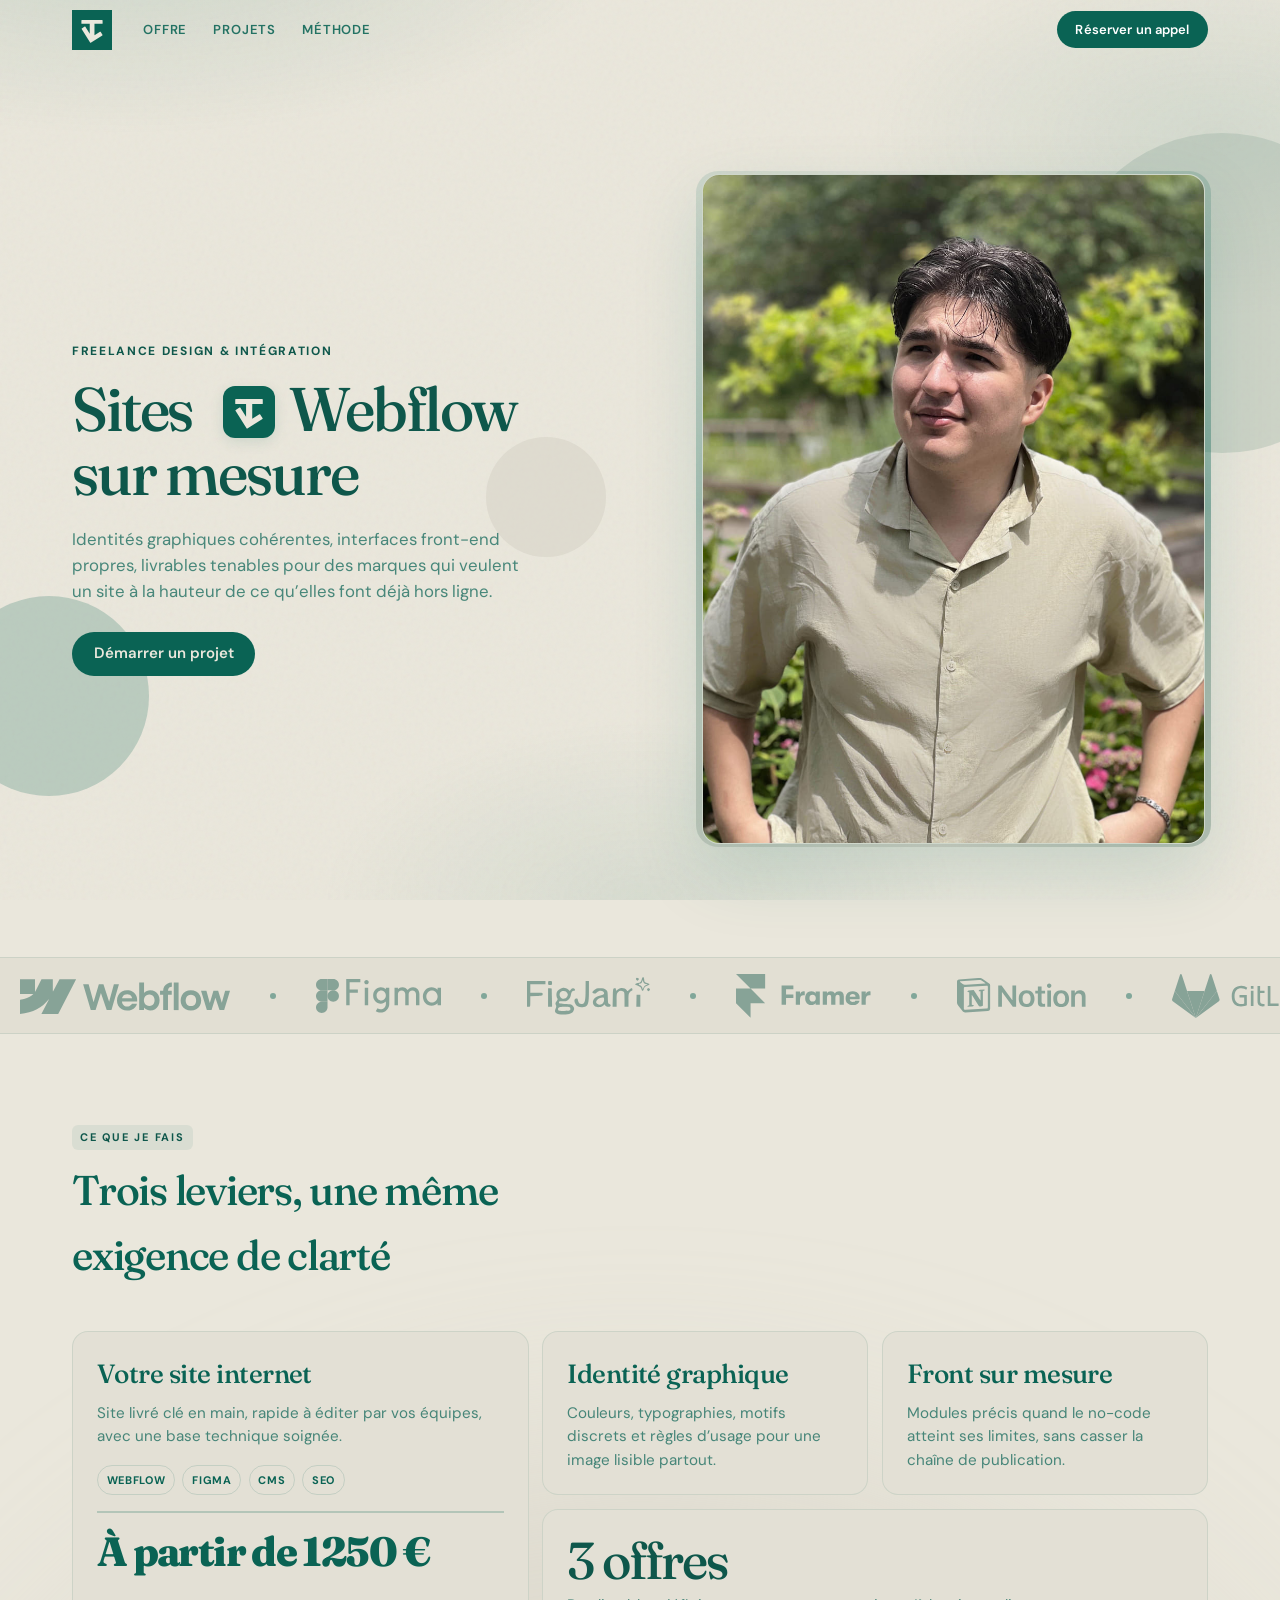
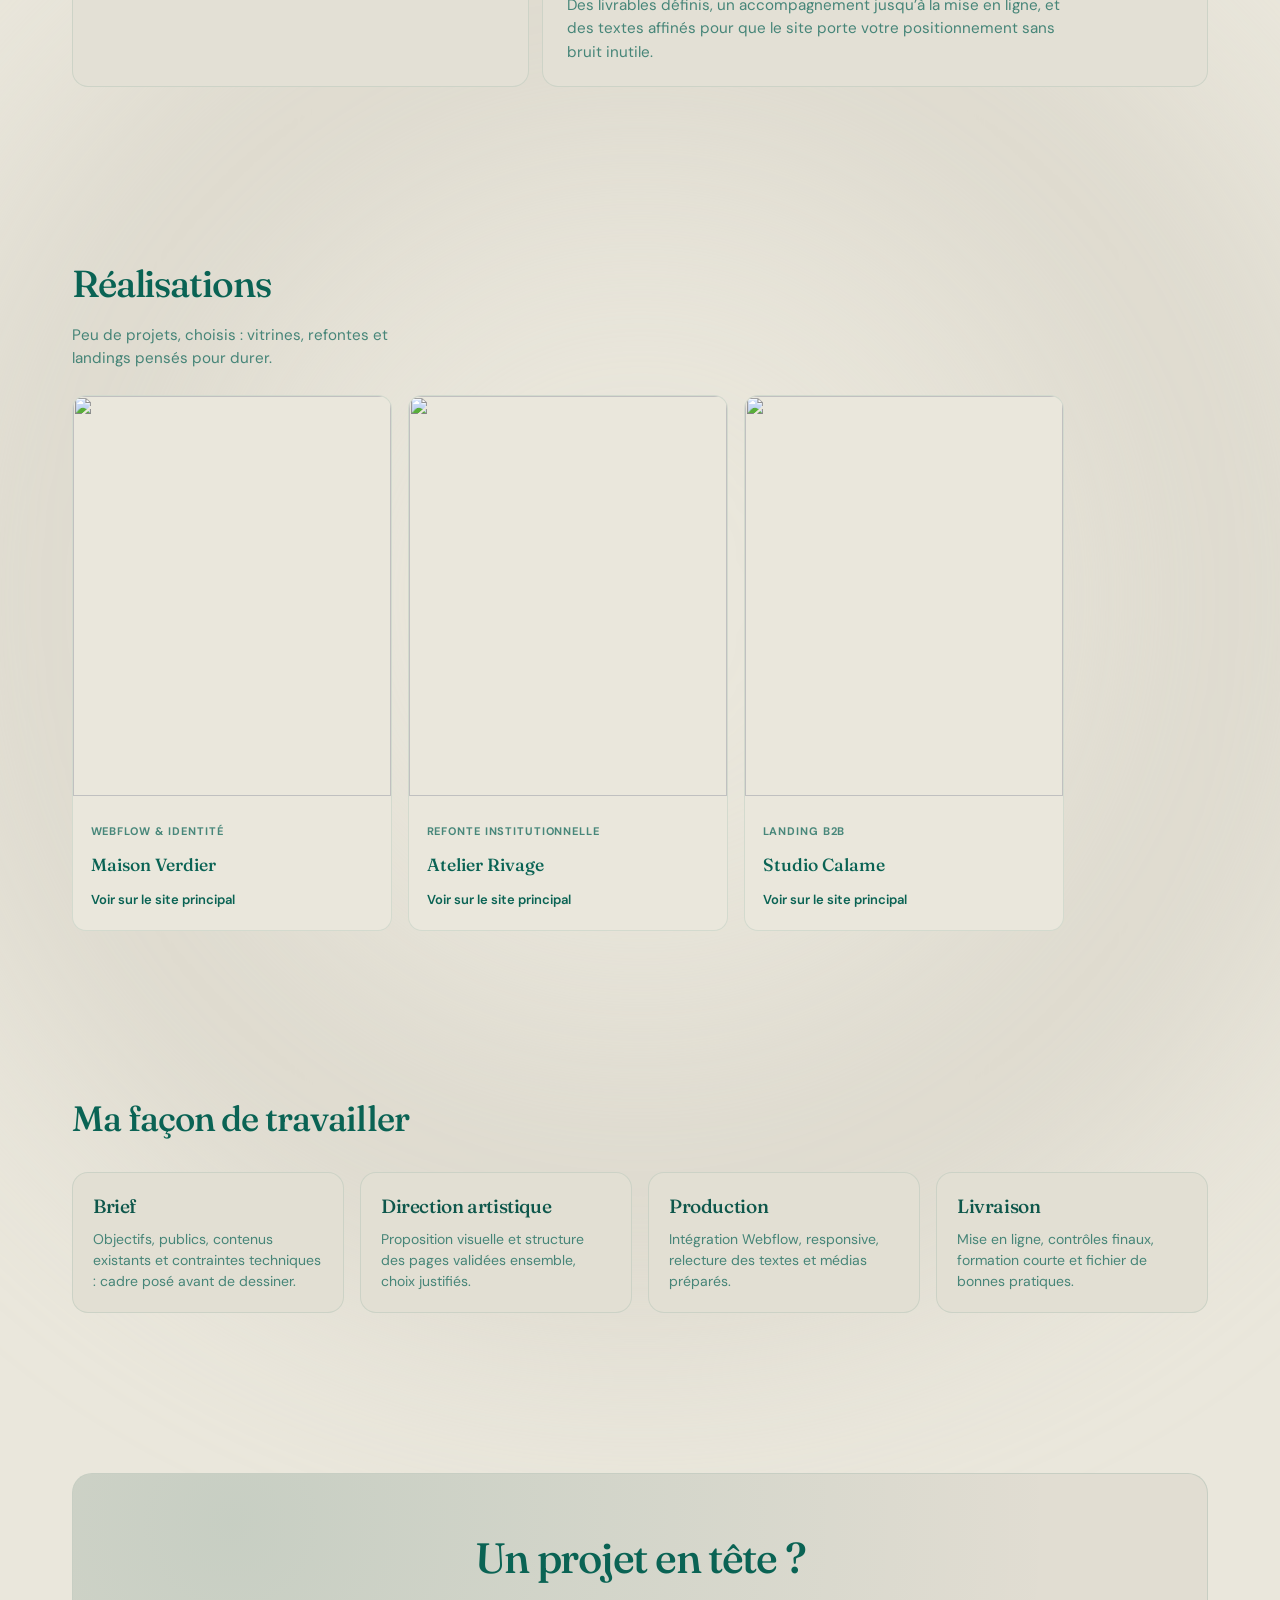
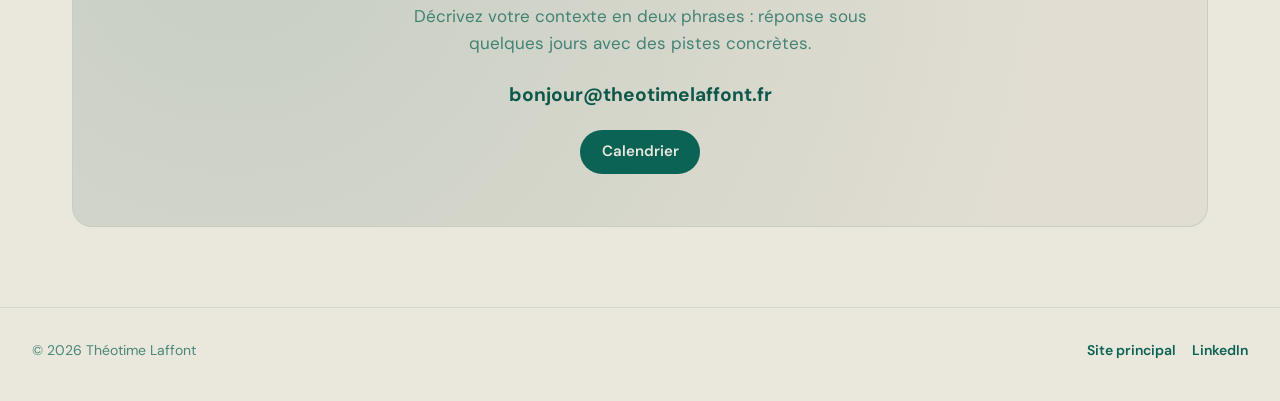
==== commit 4dea063c: "suite" ====
--- a/index2.html
+++ b/index2.html
@@ -52,7 +52,6 @@
           </p>
           <div class="ii2-hero__actions">
             <a class="ii2-btn ii2-btn--solid" href="#ii2-cta">Démarrer un projet</a>
-            <a class="ii2-btn ii2-btn--ghost" href="index.html#realisations">Voir la version sobre</a>
           </div>
         </div>
         <div class="ii2-hero__stage">
@@ -69,56 +68,47 @@
       </div>
     </section>
 
-    <div class="ii2-marquee" aria-hidden="true">
+    <div class="ii2-marquee" aria-hidden="true" data-ii2-reveal data-ii2-delay="0">
       <div class="ii2-marquee__track">
         <div class="ii2-marquee__group">
-          <span class="ii2-marquee__item">Webflow complet</span><span class="ii2-marquee__dot" aria-hidden="true"></span>
-          <span class="ii2-marquee__item">Identité web</span><span class="ii2-marquee__dot" aria-hidden="true"></span>
-          <span class="ii2-marquee__item">Composants documentés</span><span class="ii2-marquee__dot" aria-hidden="true"></span>
-          <span class="ii2-marquee__item">Performance &amp; SEO de base</span><span class="ii2-marquee__dot" aria-hidden="true"></span>
-          <span class="ii2-marquee__item">Formation équipe</span><span class="ii2-marquee__dot" aria-hidden="true"></span>
+          <span class="ii2-marquee__item ii2-marquee__item--logo"><img src="img/brands/webflow-logo.svg" alt="" decoding="async" loading="lazy"></span><span class="ii2-marquee__dot" aria-hidden="true"></span>
+          <span class="ii2-marquee__item ii2-marquee__item--logo"><img src="img/brands/figma-logo.svg" alt="" decoding="async" loading="lazy"></span><span class="ii2-marquee__dot" aria-hidden="true"></span>
+          <span class="ii2-marquee__item ii2-marquee__item--logo"><img src="img/brands/figjam-logo.svg" alt="" decoding="async" loading="lazy"></span><span class="ii2-marquee__dot" aria-hidden="true"></span>
+          <span class="ii2-marquee__item ii2-marquee__item--logo"><img src="img/brands/framer-logo.svg" alt="" decoding="async" loading="lazy"></span><span class="ii2-marquee__dot" aria-hidden="true"></span>
+          <span class="ii2-marquee__item ii2-marquee__item--logo"><img src="img/brands/notion-logo.svg" alt="" decoding="async" loading="lazy"></span><span class="ii2-marquee__dot" aria-hidden="true"></span>
+          <span class="ii2-marquee__item ii2-marquee__item--logo"><img src="img/brands/gitlab-logo.svg" alt="" decoding="async" loading="lazy"></span><span class="ii2-marquee__dot" aria-hidden="true"></span>
+          <span class="ii2-marquee__item ii2-marquee__item--logo"><img src="img/brands/adobe-logo.svg" alt="" decoding="async" loading="lazy"></span><span class="ii2-marquee__dot" aria-hidden="true"></span>
         </div>
         <div class="ii2-marquee__group" aria-hidden="true">
-          <span class="ii2-marquee__item">Webflow complet</span><span class="ii2-marquee__dot" aria-hidden="true"></span>
-          <span class="ii2-marquee__item">Identité web</span><span class="ii2-marquee__dot" aria-hidden="true"></span>
-          <span class="ii2-marquee__item">Composants documentés</span><span class="ii2-marquee__dot" aria-hidden="true"></span>
-          <span class="ii2-marquee__item">Performance &amp; SEO de base</span><span class="ii2-marquee__dot" aria-hidden="true"></span>
-          <span class="ii2-marquee__item">Formation équipe</span><span class="ii2-marquee__dot" aria-hidden="true"></span>
-        </div>
-      </div>
-      <div class="ii2-marquee__track ii2-marquee__track--rev">
-        <div class="ii2-marquee__group">
-          <span class="ii2-marquee__item">Brief structuré</span><span class="ii2-marquee__dot" aria-hidden="true"></span>
-          <span class="ii2-marquee__item">DA validée ensemble</span><span class="ii2-marquee__dot" aria-hidden="true"></span>
-          <span class="ii2-marquee__item">Intégration responsive</span><span class="ii2-marquee__dot" aria-hidden="true"></span>
-          <span class="ii2-marquee__item">Livraison &amp; bonnes pratiques</span><span class="ii2-marquee__dot" aria-hidden="true"></span>
-        </div>
-        <div class="ii2-marquee__group" aria-hidden="true">
-          <span class="ii2-marquee__item">Brief structuré</span><span class="ii2-marquee__dot" aria-hidden="true"></span>
-          <span class="ii2-marquee__item">DA validée ensemble</span><span class="ii2-marquee__dot" aria-hidden="true"></span>
-          <span class="ii2-marquee__item">Intégration responsive</span><span class="ii2-marquee__dot" aria-hidden="true"></span>
-          <span class="ii2-marquee__item">Livraison &amp; bonnes pratiques</span><span class="ii2-marquee__dot" aria-hidden="true"></span>
+          <span class="ii2-marquee__item ii2-marquee__item--logo"><img src="img/brands/webflow-logo.svg" alt="" decoding="async" loading="lazy"></span><span class="ii2-marquee__dot" aria-hidden="true"></span>
+          <span class="ii2-marquee__item ii2-marquee__item--logo"><img src="img/brands/figma-logo.svg" alt="" decoding="async" loading="lazy"></span><span class="ii2-marquee__dot" aria-hidden="true"></span>
+          <span class="ii2-marquee__item ii2-marquee__item--logo"><img src="img/brands/figjam-logo.svg" alt="" decoding="async" loading="lazy"></span><span class="ii2-marquee__dot" aria-hidden="true"></span>
+          <span class="ii2-marquee__item ii2-marquee__item--logo"><img src="img/brands/framer-logo.svg" alt="" decoding="async" loading="lazy"></span><span class="ii2-marquee__dot" aria-hidden="true"></span>
+          <span class="ii2-marquee__item ii2-marquee__item--logo"><img src="img/brands/notion-logo.svg" alt="" decoding="async" loading="lazy"></span><span class="ii2-marquee__dot" aria-hidden="true"></span>
+          <span class="ii2-marquee__item ii2-marquee__item--logo"><img src="img/brands/gitlab-logo.svg" alt="" decoding="async" loading="lazy"></span><span class="ii2-marquee__dot" aria-hidden="true"></span>
+          <span class="ii2-marquee__item ii2-marquee__item--logo"><img src="img/brands/adobe-logo.svg" alt="" decoding="async" loading="lazy"></span><span class="ii2-marquee__dot" aria-hidden="true"></span>
         </div>
       </div>
     </div>
 
     <section class="ii2-bento" id="ii2-bento" aria-labelledby="ii2-bento-title">
       <div class="ii2-wrap">
-        <header class="ii2-bento__head">
+        <header class="ii2-bento__head" data-ii2-reveal data-ii2-delay="0">
           <span class="ii2-bento__label">Ce que je fais</span>
           <h2 class="ii2-bento__title" id="ii2-bento-title">Trois leviers, une même exigence de clarté</h2>
         </header>
         <div class="ii2-bento__grid">
           <article class="ii2-bento__cell ii2-bento__cell--hero" data-ii2-reveal data-ii2-delay="0">
-            <div class="ii2-bento__stat"><span>01</span></div>
-            <h3>Webflow complet</h3>
+            <h3>Votre site internet</h3>
             <p>Site livré clé en main, rapide à éditer par vos équipes, avec une base technique soignée.</p>
             <div class="ii2-bento__tags">
-              <span class="ii2-tag">Gabarits</span>
+              <span class="ii2-tag">Webflow</span>
+              <span class="ii2-tag">Figma</span>
               <span class="ii2-tag">CMS</span>
-              <span class="ii2-tag">Interactions</span>
-              <span class="ii2-tag">Perf</span>
-            </div>
+              <span class="ii2-tag">SEO</span>
+            </div>
+            <hr class="ii2-bento__divider" aria-hidden="true">
+            <p class="ii2-bento__price">À partir de 1250&nbsp;€</p>
           </article>
           <article class="ii2-bento__cell" data-ii2-reveal data-ii2-delay="80">
             <h3>Identité graphique</h3>
@@ -138,7 +128,7 @@
 
     <section class="ii2-strip" id="ii2-strip" aria-labelledby="ii2-strip-title">
       <div class="ii2-wrap">
-        <div class="ii2-strip__head">
+        <div class="ii2-strip__head" data-ii2-reveal data-ii2-delay="0">
           <h2 id="ii2-strip-title">Réalisations</h2>
           <p class="ii2-strip__intro">Peu de projets, choisis : vitrines, refontes et landings pensés pour durer.</p>
         </div>
@@ -173,31 +163,31 @@
 
     <section class="ii2-flow" id="ii2-flow" aria-labelledby="ii2-flow-title">
       <div class="ii2-wrap">
-        <h2 class="ii2-flow__title" id="ii2-flow-title">Ma façon de travailler</h2>
-        <ol class="ii2-flow__list">
-          <li class="ii2-step" data-ii2-reveal data-ii2-delay="0">
-            <span class="ii2-step__pulse" aria-hidden="true"></span>
-            <span class="ii2-step__n">01</span>
-            <h3>Brief</h3>
-            <p>Objectifs, publics, contenus existants et contraintes techniques : cadre posé avant de dessiner.</p>
-          </li>
-          <li class="ii2-step" data-ii2-reveal data-ii2-delay="90">
-            <span class="ii2-step__pulse" aria-hidden="true"></span>
-            <span class="ii2-step__n">02</span>
-            <h3>Direction artistique</h3>
-            <p>Proposition visuelle et structure des pages validées ensemble, choix justifiés.</p>
-          </li>
-          <li class="ii2-step" data-ii2-reveal data-ii2-delay="180">
-            <span class="ii2-step__pulse" aria-hidden="true"></span>
-            <span class="ii2-step__n">03</span>
-            <h3>Production</h3>
-            <p>Intégration Webflow, responsive, relecture des textes et médias préparés.</p>
-          </li>
-          <li class="ii2-step" data-ii2-reveal data-ii2-delay="260">
-            <span class="ii2-step__pulse" aria-hidden="true"></span>
-            <span class="ii2-step__n">04</span>
-            <h3>Livraison</h3>
-            <p>Mise en ligne, contrôles finaux, formation courte et fichier de bonnes pratiques.</p>
+        <h2 class="ii2-flow__title" id="ii2-flow-title" data-ii2-reveal data-ii2-delay="0">Ma façon de travailler</h2>
+        <ol class="ii2-flow__steps">
+          <li class="ii2-flow__item" data-ii2-reveal data-ii2-delay="0">
+            <div class="ii2-flow__panel">
+              <h3>Brief</h3>
+              <p>Objectifs, publics, contenus existants et contraintes techniques : cadre posé avant de dessiner.</p>
+            </div>
+          </li>
+          <li class="ii2-flow__item" data-ii2-reveal data-ii2-delay="90">
+            <div class="ii2-flow__panel">
+              <h3>Direction artistique</h3>
+              <p>Proposition visuelle et structure des pages validées ensemble, choix justifiés.</p>
+            </div>
+          </li>
+          <li class="ii2-flow__item" data-ii2-reveal data-ii2-delay="180">
+            <div class="ii2-flow__panel">
+              <h3>Production</h3>
+              <p>Intégration Webflow, responsive, relecture des textes et médias préparés.</p>
+            </div>
+          </li>
+          <li class="ii2-flow__item" data-ii2-reveal data-ii2-delay="260">
+            <div class="ii2-flow__panel">
+              <h3>Livraison</h3>
+              <p>Mise en ligne, contrôles finaux, formation courte et fichier de bonnes pratiques.</p>
+            </div>
           </li>
         </ol>
       </div>
@@ -205,20 +195,19 @@
 
     <section class="ii2-cta" id="ii2-cta" aria-labelledby="ii2-cta-title">
       <div class="ii2-wrap">
-        <div class="ii2-cta__panel">
+        <div class="ii2-cta__panel" data-ii2-reveal data-ii2-delay="0">
           <h2 id="ii2-cta-title">Un projet en tête&nbsp;?</h2>
           <p>Décrivez votre contexte en deux phrases : réponse sous quelques jours avec des pistes concrètes.</p>
           <a class="ii2-cta__mail" href="mailto:bonjour@theotimelaffont.fr">bonjour@theotimelaffont.fr</a>
           <div class="ii2-cta__actions">
             <a class="ii2-btn ii2-btn--solid" href="https://cal.com" target="_blank" rel="noopener noreferrer" aria-label="Ouvrir le calendrier dans un nouvel onglet">Calendrier</a>
-            <a class="ii2-btn ii2-btn--ghost" href="index.html#contact">Formulaire version sobre</a>
           </div>
         </div>
       </div>
     </section>
   </main>
 
-  <footer class="ii2-foot">
+  <footer class="ii2-foot" data-ii2-reveal data-ii2-delay="0">
     <span>&copy; <span id="ii2-year"></span> Théotime Laffont</span>
     <span class="ii2-foot__links">
       <a href="index.html">Site principal</a>
--- a/css/index2.css
+++ b/css/index2.css
@@ -85,10 +85,22 @@
   position: sticky;
   top: 0;
   z-index: 50;
-  background: color-mix(in srgb, var(--ii2-bg) 88%, transparent);
-  backdrop-filter: blur(10px);
-  -webkit-backdrop-filter: blur(10px);
-  border-bottom: 1px solid color-mix(in srgb, var(--ii2-ink) 8%, transparent);
+  background: transparent;
+  backdrop-filter: none;
+  -webkit-backdrop-filter: none;
+  border-bottom: 1px solid transparent;
+  transition:
+    background-color 280ms var(--ii2-ease),
+    border-color 280ms var(--ii2-ease),
+    backdrop-filter 280ms var(--ii2-ease),
+    -webkit-backdrop-filter 280ms var(--ii2-ease);
+}
+
+.ii2-head.ii2-head--scrolled {
+  background: color-mix(in srgb, var(--ii2-bg) 92%, transparent);
+  backdrop-filter: blur(12px);
+  -webkit-backdrop-filter: blur(12px);
+  border-bottom-color: color-mix(in srgb, var(--ii2-ink) 8%, transparent);
 }
 
 .ii2-head__inner {
@@ -97,6 +109,7 @@
   align-items: center;
   justify-content: flex-start;
   gap: clamp(0.75rem, 2.5vw, 1.75rem);
+  min-width: 0;
   min-height: var(--ii2-head-h);
   padding-block: calc(0.45rem + env(safe-area-inset-top, 0px)) 0.5rem;
 }
@@ -217,17 +230,21 @@
 
 .ii2-wrap {
   width: min(var(--ii2-max), 100%);
+  max-width: 100%;
   margin-inline: auto;
   padding-inline: clamp(1rem, 4vw, 2rem);
+  min-width: 0;
 }
 
 /* Hero */
 .ii2-hero {
   position: relative;
+  z-index: 2;
   min-height: min(100dvh, 56rem);
   padding-block: clamp(2rem, 6vw, 4rem);
   display: grid;
   align-items: center;
+  overflow-x: clip;
 }
 
 .ii2-hero__orbs {
@@ -288,11 +305,22 @@
   }
 }
 
+@media (max-width: 1023px) {
+  .ii2-hero__orbs {
+    display: none;
+  }
+}
+
 .ii2-hero__grid {
   position: relative;
   display: grid;
   gap: clamp(2rem, 5vw, 4rem);
   align-items: center;
+  min-width: 0;
+}
+
+.ii2-hero__grid > * {
+  min-width: 0;
 }
 
 @media (min-width: 900px) {
@@ -448,12 +476,14 @@
   position: relative;
   perspective: 960px;
   isolation: isolate;
+  width: 100%;
+  min-width: 0;
 }
 
 /* Bloc visuel : tout reste dans la colonne, rien ne chevauche le texte */
 .ii2-hero__viz {
   position: relative;
-  width: fit-content;
+  width: 100%;
   max-width: 100%;
   margin-inline: auto;
   transform-style: preserve-3d;
@@ -461,6 +491,8 @@
 
 @media (min-width: 900px) {
   .ii2-hero__viz {
+    width: fit-content;
+    max-width: 100%;
     margin-inline: 0;
     margin-left: auto;
   }
@@ -533,6 +565,7 @@
   position: relative;
   z-index: 1;
   margin: 3px;
+  max-width: 100%;
   border-radius: 17px;
   overflow: hidden;
   background: var(--ii2-bg);
@@ -588,26 +621,39 @@
 
 /* Marquee */
 .ii2-marquee {
+  position: relative;
+  z-index: 2;
   padding-block: 0.85rem;
   border-block: 1px solid color-mix(in srgb, var(--ii2-ink) 10%, transparent);
   background: color-mix(in srgb, var(--ii2-surface) 35%, var(--ii2-bg));
   overflow: hidden;
 }
 
+.ii2-marquee[data-ii2-reveal] {
+  opacity: 0.5;
+  transform: translate3d(0, 10px, 0);
+}
+
+.ii2-marquee[data-ii2-reveal].is-in {
+  opacity: 1;
+  transform: translate3d(0, 0, 0);
+  transition:
+    opacity 0.85s var(--ii2-ease-out),
+    transform 0.85s var(--ii2-ease-out);
+}
+
 .ii2-marquee__track {
   display: flex;
   width: max-content;
-  animation: ii2-marquee 32s linear infinite;
-}
-
-.ii2-marquee__track--rev {
-  animation-direction: reverse;
-  animation-duration: 38s;
+  /* Nombre de bandeaux identiques (≥2) ; ajusté en JS pour éviter le vide sur grands écrans */
+  --ii2-marquee-repeats: 2;
+  animation: ii2-marquee 40s linear infinite;
+  will-change: transform;
 }
 
 @keyframes ii2-marquee {
   to {
-    transform: translate3d(-50%, 0, 0);
+    transform: translate3d(calc(-100% / var(--ii2-marquee-repeats, 2)), 0, 0);
   }
 }
 
@@ -627,6 +673,23 @@
   white-space: nowrap;
 }
 
+.ii2-marquee__item--logo {
+  display: inline-flex;
+  align-items: center;
+  justify-content: center;
+}
+
+/* Taille = attributs / viewBox des fichiers SVG ; vert encre + faible opacité */
+.ii2-marquee__item--logo img {
+  display: block;
+  height: auto;
+  width: auto;
+  object-fit: contain;
+  object-position: center;
+  opacity: 0.4;
+  filter: brightness(0) saturate(100%) invert(23%) sepia(22%) saturate(1700%) hue-rotate(124deg) brightness(0.92) contrast(1.02);
+}
+
 .ii2-marquee__dot {
   width: 6px;
   height: 6px;
@@ -650,11 +713,26 @@
 
 /* Bento */
 .ii2-bento {
+  position: relative;
+  z-index: 2;
   padding-block: clamp(3rem, 8vw, 5.5rem);
 }
 
 .ii2-bento__head {
   margin-bottom: clamp(1.75rem, 4vw, 2.75rem);
+}
+
+.ii2-bento__head[data-ii2-reveal] {
+  opacity: 0;
+  transform: translate3d(0, 22px, 0);
+}
+
+.ii2-bento__head[data-ii2-reveal].is-in {
+  opacity: 1;
+  transform: translate3d(0, 0, 0);
+  transition:
+    opacity 0.72s var(--ii2-ease-out),
+    transform 0.72s var(--ii2-ease-out);
 }
 
 .ii2-bento__label {
@@ -694,6 +772,7 @@
   display: grid;
   gap: 0.85rem;
   grid-template-columns: 1fr;
+  min-width: 0;
 }
 
 @media (min-width: 720px) {
@@ -731,7 +810,7 @@
   border: 1px solid color-mix(in srgb, var(--ii2-ink) 10%, transparent);
   overflow: hidden;
   opacity: 0;
-  transform: translateY(22px) scale(0.98);
+  transform: translate3d(0, 24px, 0) scale(0.985);
   transition:
     border-color 260ms var(--ii2-ease),
     transform 260ms var(--ii2-ease);
@@ -739,10 +818,10 @@
 
 .ii2-bento__cell.is-in {
   opacity: 1;
-  transform: translateY(0) scale(1);
+  transform: translate3d(0, 0, 0) scale(1);
   transition:
-    opacity 0.65s var(--ii2-ease-out),
-    transform 0.65s var(--ii2-ease-out);
+    opacity 0.78s var(--ii2-ease-out),
+    transform 0.78s var(--ii2-ease-out);
 }
 
 .ii2-bento__cell::after {
@@ -773,14 +852,14 @@
 
 .ii2-bento__cell:hover {
   border-color: color-mix(in srgb, var(--ii2-ink) 22%, transparent);
-  transform: translateY(-3px);
+  transform: translate3d(0, -3px, 0);
 }
 
 .ii2-bento__cell h3 {
   font-family: var(--ii2-font-display);
-  font-size: 1.2rem;
+  font-size: clamp(1.38rem, 2.5vw, 1.65rem);
   font-weight: 500;
-  margin: 0 0 0.5rem;
+  margin: 0 0 0.45rem;
   letter-spacing: -0.02em;
 }
 
@@ -790,8 +869,42 @@
   color: var(--ii2-muted);
 }
 
+.ii2-bento__cell .ii2-bento__price {
+  font-family: var(--ii2-font-display);
+  font-size: clamp(1.85rem, 4.2vw, 2.55rem);
+  font-weight: 800;
+  letter-spacing: -0.04em;
+  line-height: 1.1;
+  color: var(--ii2-ink);
+  margin-top: 0;
+  margin-bottom: 0;
+  padding-top: 1rem;
+}
+
+.ii2-bento__cell--hero .ii2-bento__divider {
+  display: block;
+  flex-shrink: 0;
+  align-self: stretch;
+  width: 100%;
+  min-width: 0;
+  box-sizing: border-box;
+  margin: 1rem 0 0;
+  padding: 0;
+  height: 0;
+  border: none;
+  border-top: 2px solid color-mix(in srgb, var(--ii2-ink) 22%, transparent);
+  background: transparent;
+  color: transparent;
+}
+
 .ii2-bento__cell--wide p {
   max-width: 52ch;
+}
+
+.ii2-bento__cell--hero {
+  display: flex;
+  flex-direction: column;
+  align-items: stretch;
 }
 
 .ii2-bento__stat {
@@ -800,7 +913,7 @@
   font-weight: 500;
   letter-spacing: -0.04em;
   line-height: 1;
-  margin-bottom: 0.35rem;
+  margin: 0.15rem 0 0.5rem;
   color: var(--ii2-ink-strong);
 }
 
@@ -824,6 +937,13 @@
   flex-wrap: wrap;
   gap: 0.45rem;
   margin-top: 1rem;
+}
+
+.ii2-bento__cell--hero .ii2-bento__tags {
+  align-self: stretch;
+  width: 100%;
+  min-width: 0;
+  box-sizing: border-box;
 }
 
 .ii2-tag {
@@ -857,18 +977,59 @@
   }
 }
 
-/* Projects strip */
+/* Projects strip — pas de fond ; halo sur ::before. z-index bas : le halo passe sous bento / marquee / flow. */
 .ii2-strip {
+  position: relative;
+  z-index: 0;
+  isolation: isolate;
   padding-block: clamp(3rem, 7vw, 5rem);
-  background: var(--ii2-surface);
+  background: none;
+  overflow: visible;
+  /* Diamètre du disque (blur inclus) — un peu plus petit qu’avant. */
+  --ii2-strip-halo-d: max(102vw, 82vh, 42rem);
+}
+
+.ii2-strip::before {
+  content: "";
+  position: absolute;
+  left: 50%;
+  top: 50%;
+  transform: translate(-50%, -50%) scale(1.1);
+  z-index: 0;
+  pointer-events: none;
+  width: var(--ii2-strip-halo-d);
+  height: var(--ii2-strip-halo-d);
+  max-width: none;
+  border-radius: 50%;
+  /* Anneau un peu plus dense : après gros blur, ça reste lisible comme halo #D3CFC3. */
+  background: radial-gradient(
+    circle at 50% 50%,
+    transparent 0%,
+    transparent 28%,
+    color-mix(in srgb, #D3CFC3 38%, transparent) 48%,
+    color-mix(in srgb, #D3CFC3 82%, transparent) 72%,
+    #D3CFC3 88%
+  );
+  filter: blur(clamp(2.75rem, 10vw, 6.25rem));
+}
+
+@media (prefers-reduced-motion: reduce) {
+  .ii2-strip::before {
+    filter: blur(clamp(1.15rem, 3.75vw, 2.35rem));
+    transform: translate(-50%, -50%) scale(1.04);
+  }
+}
+
+.ii2-strip > .ii2-wrap {
+  position: relative;
+  z-index: 1;
 }
 
 .ii2-strip__head {
   display: flex;
-  flex-wrap: wrap;
-  align-items: flex-end;
-  justify-content: space-between;
-  gap: 1rem;
+  flex-direction: column;
+  align-items: flex-start;
+  gap: 0.65rem;
   margin-bottom: 1.5rem;
 }
 
@@ -882,18 +1043,40 @@
 
 .ii2-strip__intro {
   margin: 0;
-  max-width: 36ch;
+  max-width: min(36ch, 100%);
   color: var(--ii2-muted);
   font-size: 0.95rem;
 }
 
+.ii2-strip__head[data-ii2-reveal] {
+  opacity: 0;
+  transform: translate3d(0, 20px, 0);
+}
+
+.ii2-strip__head[data-ii2-reveal].is-in {
+  opacity: 1;
+  transform: translate3d(0, 0, 0);
+  transition:
+    opacity 0.72s var(--ii2-ease-out),
+    transform 0.72s var(--ii2-ease-out);
+}
+
 .ii2-strip__rail {
   display: flex;
+  align-items: flex-start;
   gap: 1rem;
+  min-width: 0;
   overflow-x: auto;
+  overflow-y: hidden;
   padding-bottom: 0.5rem;
   scroll-snap-type: x mandatory;
   -webkit-overflow-scrolling: touch;
+}
+
+@media (max-width: 767px) {
+  .ii2-strip__rail {
+    touch-action: pan-x;
+  }
 }
 
 .ii2-strip__rail::-webkit-scrollbar {
@@ -913,19 +1096,19 @@
   border: 1px solid color-mix(in srgb, var(--ii2-ink) 10%, transparent);
   transition: transform 280ms var(--ii2-ease), opacity 280ms var(--ii2-ease);
   opacity: 0;
-  transform: translateX(28px);
+  transform: translate3d(32px, 12px, 0);
 }
 
 .ii2-card.is-in {
   opacity: 1;
-  transform: translateX(0);
+  transform: translate3d(0, 0, 0);
   transition:
-    opacity 0.55s var(--ii2-ease-out),
-    transform 0.55s var(--ii2-ease-out);
+    opacity 0.68s var(--ii2-ease-out),
+    transform 0.68s var(--ii2-ease-out);
 }
 
 .ii2-card:hover {
-  transform: translateY(-6px);
+  transform: translate3d(0, -6px, 0);
 }
 
 .ii2-card img {
@@ -974,93 +1157,108 @@
   transform: translateX(4px);
 }
 
-/* Timeline pulse */
+/* Process — grille sobre, cartes alignées (proche du bento) */
 .ii2-flow {
-  padding-block: clamp(3rem, 8vw, 5rem);
+  position: relative;
+  z-index: 2;
+  padding-block: clamp(3rem, 7vw, 5rem);
 }
 
 .ii2-flow__title {
   font-family: var(--ii2-font-display);
-  font-size: clamp(1.75rem, 3.5vw, 2.35rem);
+  font-size: clamp(1.65rem, 3.2vw, 2.2rem);
   font-weight: 500;
-  margin: 0 0 2rem;
   letter-spacing: -0.03em;
-}
-
-.ii2-flow__list {
+  line-height: 1.15;
+  margin: 0 0 clamp(1.35rem, 3vw, 2rem);
+  max-width: 20ch;
+}
+
+.ii2-flow__title[data-ii2-reveal] {
+  opacity: 0;
+  transform: translate3d(0, 18px, 0);
+}
+
+.ii2-flow__title[data-ii2-reveal].is-in {
+  opacity: 1;
+  transform: translate3d(0, 0, 0);
+  transition:
+    opacity 0.7s var(--ii2-ease-out),
+    transform 0.7s var(--ii2-ease-out);
+}
+
+.ii2-flow__steps {
   list-style: none;
   margin: 0;
   padding: 0;
   display: grid;
-  gap: 1.25rem;
-}
-
-@media (min-width: 800px) {
-  .ii2-flow__list {
-    grid-template-columns: repeat(4, 1fr);
-  }
-}
-
-.ii2-step {
-  position: relative;
-  padding: 1.15rem 1.1rem;
-  border-radius: 12px;
+  gap: 1rem;
+  grid-template-columns: 1fr;
+}
+
+@media (min-width: 640px) {
+  .ii2-flow__steps {
+    grid-template-columns: repeat(2, minmax(0, 1fr));
+    gap: 1.05rem 1.2rem;
+  }
+}
+
+@media (min-width: 960px) {
+  .ii2-flow__steps {
+    grid-template-columns: repeat(4, minmax(0, 1fr));
+    gap: 1rem;
+  }
+}
+
+.ii2-flow__item {
+  opacity: 0;
+  transform: translate3d(0, 18px, 0);
+}
+
+.ii2-flow__item.is-in {
+  opacity: 1;
+  transform: translate3d(0, 0, 0);
+  transition:
+    opacity 0.65s var(--ii2-ease-out),
+    transform 0.65s var(--ii2-ease-out);
+}
+
+.ii2-flow__panel {
+  height: 100%;
+  padding: 1.2rem 1.25rem;
+  border-radius: 16px;
   border: 1px solid color-mix(in srgb, var(--ii2-ink) 10%, transparent);
-  background: color-mix(in srgb, var(--ii2-bg) 55%, transparent);
-  opacity: 0;
-  transform: translateY(18px);
-}
-
-.ii2-step.is-in {
-  opacity: 1;
-  transform: translateY(0);
+  background: color-mix(in srgb, var(--ii2-bg) 65%, var(--ii2-surface));
   transition:
-    opacity 0.55s var(--ii2-ease-out),
-    transform 0.55s var(--ii2-ease-out);
-}
-
-.ii2-step__pulse {
-  width: 8px;
-  height: 8px;
-  border-radius: 50%;
-  background: var(--ii2-ink);
-  margin-bottom: 0.65rem;
-  animation: ii2-pulse 2s var(--ii2-ease) infinite;
-}
-
-@keyframes ii2-pulse {
-  0%,
-  100% {
-    transform: scale(1);
-    opacity: 0.85;
-  }
-  50% {
-    transform: scale(1.5);
-    opacity: 0.35;
-  }
-}
-
-.ii2-step__n {
+    border-color 220ms var(--ii2-ease),
+    box-shadow 220ms var(--ii2-ease);
+}
+
+.ii2-flow__panel h3 {
   font-family: var(--ii2-font-display);
-  font-size: 0.85rem;
-  color: var(--ii2-muted);
-  letter-spacing: 0.06em;
-}
-
-.ii2-step h3 {
-  font-size: 1rem;
-  font-weight: 600;
-  margin: 0.35rem 0 0.4rem;
-}
-
-.ii2-step p {
+  font-size: clamp(1.05rem, 1.9vw, 1.2rem);
+  font-weight: 500;
+  letter-spacing: -0.02em;
+  margin: 0 0 0.5rem;
+  color: var(--ii2-ink-strong);
+}
+
+.ii2-flow__panel p {
   margin: 0;
   font-size: 0.875rem;
+  line-height: 1.5;
   color: var(--ii2-muted);
+}
+
+.ii2-flow__item.is-in:hover .ii2-flow__panel {
+  border-color: color-mix(in srgb, var(--ii2-ink) 20%, transparent);
+  box-shadow: 0 10px 28px color-mix(in srgb, var(--ii2-ink) 6%, transparent);
 }
 
 /* CTA */
 .ii2-cta {
+  position: relative;
+  z-index: 2;
   padding-block: clamp(3rem, 8vw, 5rem);
   text-align: center;
 }
@@ -1072,6 +1270,19 @@
   border: 1px solid color-mix(in srgb, var(--ii2-ink) 12%, transparent);
   background: color-mix(in srgb, var(--ii2-surface) 40%, var(--ii2-bg));
   overflow: hidden;
+}
+
+.ii2-cta__panel[data-ii2-reveal] {
+  opacity: 0;
+  transform: translate3d(0, 26px, 0) scale(0.988);
+}
+
+.ii2-cta__panel[data-ii2-reveal].is-in {
+  opacity: 1;
+  transform: translate3d(0, 0, 0) scale(1);
+  transition:
+    opacity 0.8s var(--ii2-ease-out),
+    transform 0.8s var(--ii2-ease-out);
 }
 
 .ii2-cta__panel::before {
@@ -1142,7 +1353,7 @@
 
 .ii2-foot {
   position: relative;
-  z-index: 1;
+  z-index: 2;
   padding: 2rem clamp(1rem, 4vw, 2rem) 2.5rem;
   border-top: 1px solid color-mix(in srgb, var(--ii2-ink) 10%, transparent);
   display: flex;
@@ -1154,6 +1365,19 @@
   color: var(--ii2-muted);
 }
 
+.ii2-foot[data-ii2-reveal] {
+  opacity: 0;
+  transform: translate3d(0, 14px, 0);
+}
+
+.ii2-foot[data-ii2-reveal].is-in {
+  opacity: 1;
+  transform: translate3d(0, 0, 0);
+  transition:
+    opacity 0.65s var(--ii2-ease-out),
+    transform 0.65s var(--ii2-ease-out);
+}
+
 .ii2-foot a {
   color: var(--ii2-ink);
   font-weight: 600;
@@ -1172,6 +1396,10 @@
 
 /* Reduced motion */
 @media (prefers-reduced-motion: reduce) {
+  .ii2-head {
+    transition: none;
+  }
+
   .ii2-aurora,
   .ii2-hero__orb,
   .ii2-hero__aurora::before,
@@ -1185,7 +1413,6 @@
   .ii2-bento__cell::after,
   .ii2-bento__stat span,
   .ii2-tag,
-  .ii2-step__pulse,
   .ii2-cta__panel::before,
   .ii2-cta__mail,
   .ii2-head__brand img {
@@ -1206,6 +1433,17 @@
     transform: none;
   }
 
+  .ii2-marquee[data-ii2-reveal],
+  .ii2-bento__head[data-ii2-reveal],
+  .ii2-strip__head[data-ii2-reveal],
+  .ii2-flow__title[data-ii2-reveal],
+  .ii2-cta__panel[data-ii2-reveal],
+  .ii2-foot[data-ii2-reveal] {
+    opacity: 1 !important;
+    transform: none !important;
+    transition: none !important;
+  }
+
   .ii2-hero__frame {
     transform: none;
   }
